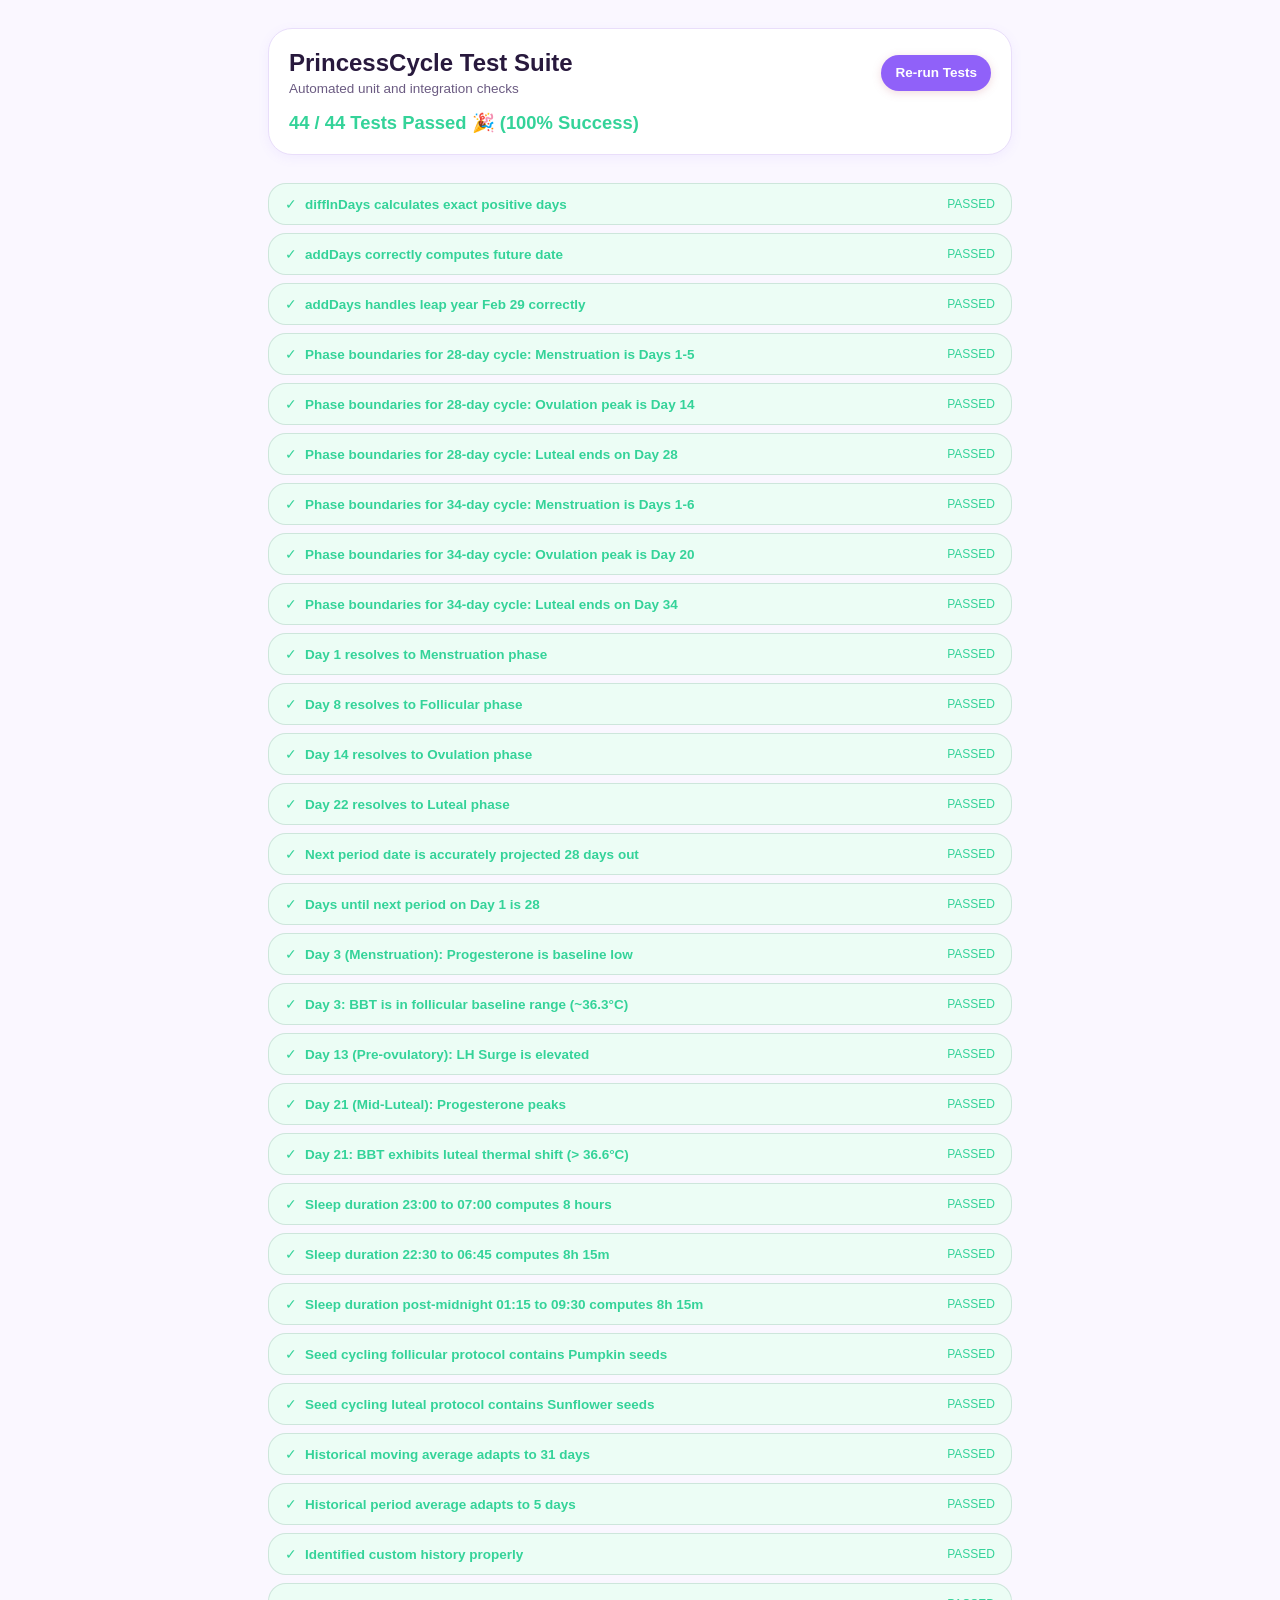
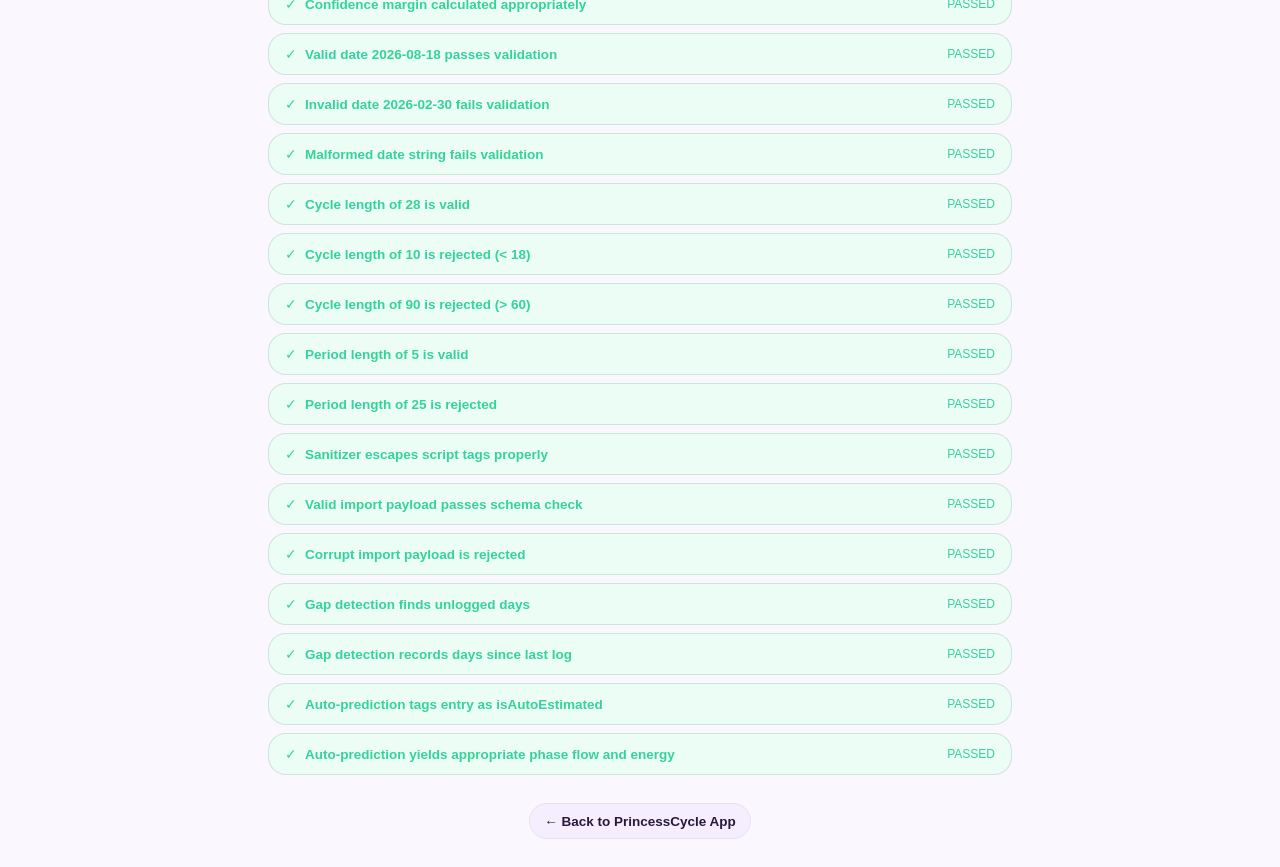
==== tests/runner.html @ 43a08800 "Initial release: PrincessCycle v1.0 💜" ====
<!DOCTYPE html>
<html lang="en">
<head>
  <meta charset="UTF-8" />
  <meta name="viewport" content="width=device-width, initial-scale=1.0" />
  <title>PrincessCycle — Automated Test Suite</title>
  <link rel="icon" type="image/jpeg" href="../assets/fairy-icon.jpg" />
  <link rel="stylesheet" href="../css/reset.css" />
  <link rel="stylesheet" href="../css/variables.css" />
  <link rel="stylesheet" href="../css/base.css" />
  <link rel="stylesheet" href="../css/components.css" />
  <style>
    body {
      padding: var(--space-xl);
      max-width: 800px;
      margin: 0 auto;
    }
    .test-result-item {
      display: flex;
      align-items: center;
      justify-content: space-between;
      padding: var(--space-sm) var(--space-md);
      margin-bottom: var(--space-xs);
      border-radius: var(--radius-md);
      font-size: var(--font-size-sm);
    }
    .test-pass {
      background-color: var(--color-success-bg);
      color: var(--color-success);
      border: 1px solid rgba(82, 137, 114, 0.2);
    }
    .test-fail {
      background-color: var(--color-danger-bg);
      color: var(--color-danger);
      border: 1px solid rgba(194, 84, 84, 0.2);
    }
  </style>
</head>
<body>
  <div class="card" style="margin-bottom: var(--space-xl);">
    <div class="card-header">
      <div>
        <h1 style="font-size: 1.5rem;">PrincessCycle Test Suite</h1>
        <p class="card-subtitle">Automated unit and integration checks</p>
      </div>
      <button class="btn btn-primary btn-sm" id="btn-rerun">Re-run Tests</button>
    </div>
    <div id="test-summary" style="font-size: 1.15rem; font-weight: 600; margin-top: var(--space-sm);">
      Running tests...
    </div>
  </div>

  <div id="test-results-list"></div>

  <div style="margin-top: var(--space-xl); text-align: center;">
    <a href="../index.html" class="btn btn-secondary btn-sm">← Back to PrincessCycle App</a>
  </div>

  <script type="module">
    import { runAllTests } from './cycle-engine.test.js';

    function execute() {
      const results = runAllTests();
      const listEl = document.getElementById('test-results-list');
      const summaryEl = document.getElementById('test-summary');

      const total = results.length;
      const passed = results.filter(r => r.passed).length;
      const failed = total - passed;

      summaryEl.innerHTML = `
        <span style="color: ${failed === 0 ? 'var(--color-success)' : 'var(--color-danger)'};">
          ${passed} / ${total} Tests Passed ${failed === 0 ? '🎉 (100% Success)' : `(${failed} Failed)`}
        </span>
      `;

      listEl.innerHTML = results.map(r => `
        <div class="test-result-item ${r.passed ? 'test-pass' : 'test-fail'}">
          <div class="flex items-center gap-xs">
            <span>${r.passed ? '✓' : '✗'}</span>
            <strong>${r.testName}</strong>
          </div>
          <span style="font-size: 0.75rem;">${r.passed ? 'PASSED' : (r.details || 'FAILED')}</span>
        </div>
      `).join('');
    }

    document.getElementById('btn-rerun').addEventListener('click', execute);
    execute();
  </script>
</body>
</html>
---- css/variables.css ----
/**
 * PrincessCycle - Dreamy Lilac & Artistic Pastel Design System
 * Tailored for a vibrant, artistic, emotional 21-year-old Princess
 * Palette: Lilac Purple, Lavender Mist, Pastel Orchid, Cotton Candy Violet & Soft Rose
 */

:root {
  /* ==========================================================================
     Core Lilac & Violet Color Palette
     ========================================================================== */
  --color-primary: #9061F9;           /* Vibrant Dreamy Lilac */
  --color-primary-hover: #7C3AED;     /* Deep Royal Lilac */
  --color-primary-light: #EDE9FE;     /* Pastel Lilac Mist */
  --color-primary-glow: rgba(144, 97, 249, 0.28);
  --color-primary-soft: #DDD6FE;      /* Soft Lavender */

  --color-secondary: #C084FC;         /* Soft Pastel Orchid */
  --color-accent: #F472B6;            /* Strawberry Blossom Pink */
  --color-sparkle: #FDE047;           /* Fairy Gold Sparkle */

  /* Neutral Backgrounds (Cloud & Milk Lavender) */
  --bg-app: #FAF7FF;                  /* Ethereal Lavender Ivory */
  --bg-surface: #FFFFFF;              /* Cloud White */
  --bg-surface-subtle: #F5EEFF;       /* Soft Lilac Tint */
  --bg-surface-hover: #EFE5FD;        /* Lavender Petal */
  --bg-surface-elevated: #FFFFFF;     /* Floating Card */

  /* Typography Colors */
  --text-primary: #28193D;            /* Deep Midnight Plum */
  --text-secondary: #6B5B82;          /* Muted Lilac Slate */
  --text-tertiary: #9E8FB2;           /* Soft Lavender Gray */
  --text-inverse: #FFFFFF;            /* Pure White */

  /* Borders & Dividers */
  --border-subtle: #E9DEFA;           /* Whispering Lilac */
  --border-medium: #D8C5F4;           /* Soft Lavender Outline */
  --border-focus: #9061F9;

  /* ==========================================================================
     The 4 Menstrual Phase Accents (Artistic Pastel Tones)
     ========================================================================== */
  --phase-menstruation: #F472B6;       /* Blossom Rose Pink */
  --phase-menstruation-bg: #FDF2F8;
  --phase-menstruation-text: #BE185D;
  --phase-menstruation-border: #FBCFE8;

  --phase-follicular: #A78BFA;         /* Radiant Lilac Fairy */
  --phase-follicular-bg: #F5EEFF;
  --phase-follicular-text: #6D28D9;
  --phase-follicular-border: #DDD6FE;

  --phase-ovulation: #FBBF24;          /* Warm Sunbeam & Gold Honey */
  --phase-ovulation-bg: #FEF3C7;
  --phase-ovulation-text: #B45309;
  --phase-ovulation-border: #FDE68A;

  --phase-luteal: #818CF8;             /* Dreamy Twilight Periwinkle */
  --phase-luteal-bg: #EEF2FF;
  --phase-luteal-text: #4338CA;
  --phase-luteal-border: #C7D2FE;

  /* Success & Alert */
  --color-success: #34D399;
  --color-success-bg: #ECFDF5;
  --color-danger: #FB7185;
  --color-danger-bg: #FFF1F2;

  /* ==========================================================================
     Typography
     ========================================================================== */
  --font-family-base: -apple-system, BlinkMacSystemFont, "Segoe UI", Roboto, "Quicksand", "Nunito", "Outfit", sans-serif;
  --font-family-display: -apple-system, BlinkMacSystemFont, "Quicksand", "Comfortaa", "Nunito", sans-serif;

  --font-size-xs: 0.75rem;
  --font-size-sm: 0.84375rem;
  --font-size-base: 0.9375rem;
  --font-size-md: 1.0625rem;
  --font-size-lg: 1.25rem;
  --font-size-xl: 1.45rem;
  --font-size-2xl: 1.85rem;
  --font-size-3xl: 2.35rem;

  --font-weight-normal: 450;
  --font-weight-medium: 600;
  --font-weight-semibold: 700;
  --font-weight-bold: 800;

  /* ==========================================================================
     Spacings & Soft Pillow Radiuses
     ========================================================================== */
  --space-2xs: 0.25rem;
  --space-xs: 0.5rem;
  --space-sm: 0.75rem;
  --space-md: 1rem;
  --space-lg: 1.25rem;
  --space-xl: 1.75rem;
  --space-2xl: 2.5rem;

  --radius-xs: 8px;
  --radius-sm: 12px;
  --radius-md: 18px;
  --radius-lg: 24px;
  --radius-xl: 32px;
  --radius-full: 9999px;

  /* ==========================================================================
     Dreamy Lilac Glow Shadows
     ========================================================================== */
  --shadow-sm: 0 3px 12px rgba(144, 97, 249, 0.08);
  --shadow-md: 0 8px 24px rgba(144, 97, 249, 0.12), 0 2px 8px rgba(0, 0, 0, 0.02);
  --shadow-lg: 0 16px 36px rgba(144, 97, 249, 0.18), 0 4px 12px rgba(192, 132, 252, 0.15);
  --shadow-sheet: 0 -12px 40px rgba(144, 97, 249, 0.2);

  --transition-fast: 160ms cubic-bezier(0.34, 1.56, 0.64, 1);
  --transition-normal: 260ms cubic-bezier(0.34, 1.56, 0.64, 1);

  --min-tap-target: 44px;
}

/* ==========================================================================
   Dreamy Dark Mode (Midnight Lilac Orchid)
   ========================================================================== */
[data-theme="dark"] {
  --bg-app: #120D1D;                  /* Deep Violet Abyss */
  --bg-surface: #1C152B;              /* Velvet Lilac */
  --bg-surface-subtle: #271E3C;       /* Midnight Plum */
  --bg-surface-hover: #342750;
  --bg-surface-elevated: #241B37;

  --text-primary: #F5EEFF;            /* Starlight Lavender */
  --text-secondary: #C8B8E2;          /* Soft Lilac Mist */
  --text-tertiary: #8F7CA8;           /* Muted Violet */

  --border-subtle: #362953;
  --border-medium: #4B3972;
  --border-focus: #C084FC;

  --color-primary: #A78BFA;
  --color-primary-hover: #C4B5FD;
  --color-primary-light: rgba(167, 139, 250, 0.2);
  --color-primary-glow: rgba(167, 139, 250, 0.4);

  --phase-menstruation-bg: rgba(244, 114, 182, 0.18);
  --phase-menstruation-text: #F472B6;
  --phase-menstruation-border: rgba(244, 114, 182, 0.35);

  --phase-follicular-bg: rgba(167, 139, 250, 0.18);
  --phase-follicular-text: #C4B5FD;
  --phase-follicular-border: rgba(167, 139, 250, 0.35);

  --phase-ovulation-bg: rgba(251, 191, 36, 0.18);
  --phase-ovulation-text: #FDE68A;
  --phase-ovulation-border: rgba(251, 191, 36, 0.35);

  --phase-luteal-bg: rgba(129, 140, 248, 0.18);
  --phase-luteal-text: #C7D2FE;
  --phase-luteal-border: rgba(129, 140, 248, 0.35);

  --shadow-sm: 0 4px 16px rgba(0, 0, 0, 0.4);
  --shadow-md: 0 8px 28px rgba(0, 0, 0, 0.55);
  --shadow-lg: 0 16px 40px rgba(0, 0, 0, 0.65);
}
---- css/base.css ----
/**
 * PrincessCycle - Base Styles & Utilities
 */

@import url('https://fonts.googleapis.com/css2?family=Plus+Jakarta+Sans:ital,wght@0,300;0,400;0,500;0,600;0,700;1,400&display=swap');

body {
  background-color: var(--bg-app);
  color: var(--text-primary);
  font-family: var(--font-family-base);
  font-size: var(--font-size-base);
  font-weight: var(--font-weight-normal);
  line-height: var(--line-height-normal);
  min-height: 100vh;
  transition: background-color var(--transition-normal), color var(--transition-normal);
  overflow-x: hidden;
  position: relative;
}

/* Typography Defaults */
h1, h2, h3, h4, h5, h6 {
  font-family: var(--font-family-display);
  color: var(--text-primary);
  line-height: var(--line-height-tight);
  letter-spacing: var(--letter-spacing-tight);
  font-weight: var(--font-weight-semibold);
}

h1 { font-size: var(--font-size-2xl); }
h2 { font-size: var(--font-size-xl); }
h3 { font-size: var(--font-size-lg); }
h4 { font-size: var(--font-size-md); }

p {
  color: var(--text-secondary);
  font-size: var(--font-size-base);
  line-height: var(--line-height-relaxed);
}

small {
  font-size: var(--font-size-xs);
  color: var(--text-tertiary);
}

/* Accessibility Focus States */
:focus-visible {
  outline: 2px solid var(--border-focus);
  outline-offset: 2px;
  border-radius: var(--radius-xs);
}

/* Touch Targets */
button, input, select, textarea, .nav-item, .chip {
  min-height: var(--min-tap-target);
  touch-action: manipulation;
}

/* Screen Reader Only Utility */
.sr-only {
  position: absolute;
  width: 1px;
  height: 1px;
  padding: 0;
  margin: -1px;
  overflow: hidden;
  clip: rect(0, 0, 0, 0);
  white-space: nowrap;
  border: 0;
}

/* Common Layout Utilities */
.container {
  width: 100%;
  max-width: var(--max-content-width);
  margin-left: auto;
  margin-right: auto;
  padding-left: var(--space-md);
  padding-right: var(--space-md);
}

.flex { display: flex; }
.flex-col { display: flex; flex-direction: column; }
.items-center { align-items: center; }
.justify-between { justify-content: space-between; }
.justify-center { justify-content: center; }
.gap-xs { gap: var(--space-xs); }
.gap-sm { gap: var(--space-sm); }
.gap-md { gap: var(--space-md); }
.gap-lg { gap: var(--space-lg); }

.grid { display: grid; }

.text-center { text-align: center; }
.text-muted { color: var(--text-secondary); }
.text-subtle { color: var(--text-tertiary); }
.font-medium { font-weight: var(--font-weight-medium); }
.font-semibold { font-weight: var(--font-weight-semibold); }
.font-bold { font-weight: var(--font-weight-bold); }

/* Reduced Motion Mode */
@media (prefers-reduced-motion: reduce) {
  *, *::before, *::after {
    animation-duration: 0.01ms !important;
    animation-iteration-count: 1 !important;
    transition-duration: 0.01ms !important;
    scroll-behavior: auto !important;
  }
}

/* Custom Minimal Scrollbar */
::-webkit-scrollbar {
  width: 6px;
  height: 6px;
}
::-webkit-scrollbar-track {
  background: transparent;
}
::-webkit-scrollbar-thumb {
  background: var(--border-medium);
  border-radius: var(--radius-full);
}
::-webkit-scrollbar-thumb:hover {
  background: var(--text-tertiary);
}
---- css/components.css ----
/**
 * PrincessCycle - Components Stylesheet
 * Cards, Progress Dial, Buttons, Chips, Sheets, Badges, Breathing Pacer, PIN Lock & Interactive Controls
 */

/* ==========================================================================
   Card System
   ========================================================================== */
.card {
  background-color: var(--bg-surface);
  border: 1px solid var(--border-subtle);
  border-radius: var(--radius-lg);
  padding: var(--space-lg);
  box-shadow: var(--shadow-sm);
  transition: transform var(--transition-fast), box-shadow var(--transition-fast), border-color var(--transition-fast);
  position: relative;
  overflow: hidden;
}

.card:hover {
  border-color: var(--border-medium);
  box-shadow: var(--shadow-md);
}

.card-header {
  display: flex;
  align-items: center;
  justify-content: space-between;
  margin-bottom: var(--space-md);
}

.card-title {
  font-size: var(--font-size-md);
  font-weight: var(--font-weight-semibold);
  color: var(--text-primary);
}

.card-subtitle {
  font-size: var(--font-size-sm);
  color: var(--text-secondary);
  margin-top: var(--space-2xs);
}

.card-hero {
  background: linear-gradient(180deg, var(--bg-surface) 0%, var(--bg-surface-subtle) 100%);
  border: 1px solid var(--border-subtle);
  padding: var(--space-xl) var(--space-lg);
  text-align: center;
  border-radius: var(--radius-xl);
}

/* ==========================================================================
   Buttons
   ========================================================================== */
.btn {
  display: inline-flex;
  align-items: center;
  justify-content: center;
  gap: var(--space-xs);
  padding: 0.625rem 1.25rem;
  font-size: var(--font-size-base);
  font-weight: var(--font-weight-medium);
  border-radius: var(--radius-full);
  transition: all var(--transition-fast);
  text-align: center;
  user-select: none;
  white-space: nowrap;
}

.btn-primary {
  background-color: var(--color-primary);
  color: var(--text-inverse);
  box-shadow: 0 2px 8px rgba(200, 109, 124, 0.25);
}

.btn-primary:hover {
  background-color: var(--color-primary-hover);
  transform: translateY(-1px);
  box-shadow: 0 4px 12px rgba(200, 109, 124, 0.35);
}

.btn-primary:active {
  transform: translateY(0);
}

.btn-secondary {
  background-color: var(--bg-surface-subtle);
  color: var(--text-primary);
  border: 1px solid var(--border-subtle);
}

.btn-secondary:hover {
  background-color: var(--bg-surface-hover);
  border-color: var(--border-medium);
}

.btn-secondary.active {
  background-color: var(--color-primary-light);
  border-color: var(--color-primary);
  color: var(--color-primary);
  font-weight: var(--font-weight-semibold);
}

.btn-outline {
  background-color: transparent;
  color: var(--text-primary);
  border: 1px solid var(--border-medium);
}

.btn-outline:hover {
  background-color: var(--bg-surface-subtle);
  border-color: var(--text-secondary);
}

.btn-ghost {
  background-color: transparent;
  color: var(--text-secondary);
}

.btn-ghost:hover {
  background-color: var(--bg-surface-subtle);
  color: var(--text-primary);
}

.btn-danger {
  background-color: var(--color-danger-bg);
  color: var(--color-danger);
  border: 1px solid rgba(194, 84, 84, 0.25);
}

.btn-danger:hover {
  background-color: var(--color-danger);
  color: #FFFFFF;
}

.btn-sm {
  padding: 0.375rem 0.875rem;
  font-size: var(--font-size-sm);
  min-height: 36px;
}

.btn-lg {
  padding: 0.875rem 1.75rem;
  font-size: var(--font-size-md);
  min-height: 48px;
}

.btn-block {
  width: 100%;
}

.btn-icon-only {
  width: var(--min-tap-target);
  height: var(--min-tap-target);
  padding: 0;
  border-radius: var(--radius-full);
}

/* ==========================================================================
   Phase Badges & Status Indicators
   ========================================================================== */
.badge {
  display: inline-flex;
  align-items: center;
  gap: var(--space-xs);
  padding: 0.25rem 0.625rem;
  font-size: var(--font-size-xs);
  font-weight: var(--font-weight-semibold);
  letter-spacing: var(--letter-spacing-wide);
  text-transform: uppercase;
  border-radius: var(--radius-full);
  border: 1px solid transparent;
}

.badge-dot {
  width: 6px;
  height: 6px;
  border-radius: var(--radius-full);
}

.badge-menstruation {
  background-color: var(--phase-menstruation-bg);
  color: var(--phase-menstruation-text);
  border-color: var(--phase-menstruation-border);
}
.badge-menstruation .badge-dot { background-color: var(--phase-menstruation); }

.badge-follicular {
  background-color: var(--phase-follicular-bg);
  color: var(--phase-follicular-text);
  border-color: var(--phase-follicular-border);
}
.badge-follicular .badge-dot { background-color: var(--phase-follicular); }

.badge-ovulation {
  background-color: var(--phase-ovulation-bg);
  color: var(--phase-ovulation-text);
  border-color: var(--phase-ovulation-border);
}
.badge-ovulation .badge-dot { background-color: var(--phase-ovulation); }

.badge-luteal {
  background-color: var(--phase-luteal-bg);
  color: var(--phase-luteal-text);
  border-color: var(--phase-luteal-border);
}
.badge-luteal .badge-dot { background-color: var(--phase-luteal); }

.badge-subtle {
  background-color: var(--bg-surface-subtle);
  color: var(--text-secondary);
  border-color: var(--border-subtle);
  text-transform: none;
  font-size: var(--font-size-xs);
  font-weight: var(--font-weight-medium);
}

.tag-estimated {
  display: inline-block;
  font-size: 0.6875rem;
  color: var(--text-tertiary);
  background: var(--bg-surface-subtle);
  padding: 1px 6px;
  border-radius: var(--radius-xs);
  font-weight: var(--font-weight-normal);
  vertical-align: middle;
  margin-left: 4px;
}

.tag-logged {
  display: inline-block;
  font-size: 0.6875rem;
  color: var(--color-success);
  background: var(--color-success-bg);
  padding: 1px 6px;
  border-radius: var(--radius-xs);
  font-weight: var(--font-weight-medium);
  vertical-align: middle;
  margin-left: 4px;
}

/* ==========================================================================
   Cycle Progress Dial (Hero Multi-Segment Ring)
   ========================================================================== */
.cycle-dial-wrapper {
  position: relative;
  width: 240px;
  height: 240px;
  margin: var(--space-md) auto;
  display: flex;
  align-items: center;
  justify-content: center;
}

.cycle-dial-svg {
  transform: rotate(-90deg);
  width: 100%;
  height: 100%;
}

.cycle-dial-track {
  stroke: var(--bg-surface-subtle);
  stroke-width: 14;
  fill: transparent;
}

.cycle-dial-content {
  position: absolute;
  top: 50%;
  left: 50%;
  transform: translate(-50%, -50%);
  text-align: center;
  width: 80%;
  pointer-events: none;
}

.cycle-dial-day-number {
  font-size: var(--font-size-3xl);
  font-weight: var(--font-weight-bold);
  color: var(--text-primary);
  line-height: 1;
}

.cycle-dial-total {
  font-size: var(--font-size-xs);
  color: var(--text-tertiary);
  margin-top: 2px;
}

.cycle-dial-phase-title {
  margin-top: var(--space-xs);
  font-size: var(--font-size-sm);
  font-weight: var(--font-weight-semibold);
  color: var(--text-secondary);
}

/* ==========================================================================
   Emotion & Symptom Chips
   ========================================================================== */
.chip-group {
  display: flex;
  flex-wrap: wrap;
  gap: var(--space-xs);
}

.chip {
  display: inline-flex;
  align-items: center;
  gap: 6px;
  padding: 0.5rem 0.875rem;
  background-color: var(--bg-surface-subtle);
  border: 1px solid var(--border-subtle);
  border-radius: var(--radius-full);
  font-size: var(--font-size-sm);
  color: var(--text-secondary);
  cursor: pointer;
  user-select: none;
  transition: all var(--transition-fast);
}

.chip:hover {
  background-color: var(--bg-surface-hover);
  border-color: var(--border-medium);
  color: var(--text-primary);
}

.chip.active, .chip[aria-pressed="true"] {
  background-color: var(--color-primary-light);
  border-color: var(--color-primary);
  color: var(--color-primary);
  font-weight: var(--font-weight-medium);
}

.chip .emoji {
  font-size: 1.1em;
  line-height: 1;
}

/* Energy Scale (1 - 5) */
.energy-scale {
  display: grid;
  grid-template-columns: repeat(5, 1fr);
  gap: var(--space-xs);
  margin: var(--space-xs) 0;
}

.energy-btn {
  display: flex;
  flex-direction: column;
  align-items: center;
  justify-content: center;
  padding: var(--space-sm) var(--space-xs);
  border-radius: var(--radius-md);
  border: 1px solid var(--border-subtle);
  background-color: var(--bg-surface-subtle);
  color: var(--text-secondary);
  transition: all var(--transition-fast);
  cursor: pointer;
}

.energy-btn:hover {
  border-color: var(--border-medium);
  background-color: var(--bg-surface-hover);
}

.energy-btn.active {
  border-color: var(--color-primary);
  background-color: var(--color-primary-light);
  color: var(--color-primary);
  font-weight: var(--font-weight-semibold);
}

.energy-number {
  font-size: var(--font-size-lg);
  font-weight: var(--font-weight-bold);
  line-height: 1;
  margin-bottom: 2px;
}

.energy-label {
  font-size: 0.6875rem;
  color: inherit;
  text-align: center;
}

/* Flow Selector */
.flow-selector {
  display: grid;
  grid-template-columns: repeat(5, 1fr);
  gap: var(--space-xs);
}

.flow-btn {
  display: flex;
  flex-direction: column;
  align-items: center;
  justify-content: center;
  padding: var(--space-sm) 2px;
  border-radius: var(--radius-md);
  border: 1px solid var(--border-subtle);
  background: var(--bg-surface-subtle);
  font-size: var(--font-size-xs);
  color: var(--text-secondary);
  transition: all var(--transition-fast);
}

.flow-btn.active {
  border-color: var(--phase-menstruation);
  background: var(--phase-menstruation-bg);
  color: var(--phase-menstruation-text);
  font-weight: var(--font-weight-semibold);
}

/* ==========================================================================
   PIN Lock Screen & Privacy Shield
   ========================================================================== */
.pin-lock-backdrop {
  position: fixed;
  inset: 0;
  background-color: rgba(24, 21, 23, 0.95);
  backdrop-filter: blur(16px);
  -webkit-backdrop-filter: blur(16px);
  z-index: 999;
  display: flex;
  align-items: center;
  justify-content: center;
  padding: var(--space-md);
  opacity: 0;
  pointer-events: none;
  transition: opacity var(--transition-normal);
}

.pin-lock-backdrop.active {
  opacity: 1;
  pointer-events: auto;
}

.pin-dot {
  width: 14px;
  height: 14px;
  border-radius: 50%;
  border: 2px solid var(--color-primary);
  margin: 0 4px;
  transition: background-color var(--transition-fast);
}

.pin-dot.filled {
  background-color: var(--color-primary);
}

body.privacy-shield-active {
  filter: blur(12px);
  user-select: none;
  pointer-events: none;
}

/* ==========================================================================
   Modals & Bottom Sheet Container
   ========================================================================== */
.sheet-backdrop {
  position: fixed;
  inset: 0;
  background-color: rgba(24, 21, 23, 0.45);
  backdrop-filter: blur(4px);
  -webkit-backdrop-filter: blur(4px);
  z-index: 100;
  display: flex;
  align-items: flex-end;
  justify-content: center;
  opacity: 0;
  pointer-events: none;
  transition: opacity var(--transition-normal);
}

.sheet-backdrop.active {
  opacity: 1;
  pointer-events: auto;
}

.sheet-container {
  background-color: var(--bg-surface);
  width: 100%;
  max-width: 580px;
  max-height: 90vh;
  border-radius: var(--radius-xl) var(--radius-xl) 0 0;
  box-shadow: var(--shadow-sheet);
  border: 1px solid var(--border-subtle);
  border-bottom: none;
  display: flex;
  flex-direction: column;
  transform: translateY(100%);
  transition: transform var(--transition-normal);
  overflow: hidden;
}

.sheet-backdrop.active .sheet-container {
  transform: translateY(0);
}

.sheet-handle {
  width: 36px;
  height: 4px;
  background-color: var(--border-medium);
  border-radius: var(--radius-full);
  margin: var(--space-xs) auto 0;
}

.sheet-header {
  padding: var(--space-md) var(--space-lg);
  display: flex;
  align-items: center;
  justify-content: space-between;
  border-bottom: 1px solid var(--border-subtle);
}

.sheet-body {
  padding: var(--space-lg);
  overflow-y: auto;
  flex: 1;
}

.sheet-footer {
  padding: var(--space-md) var(--space-lg);
  border-top: 1px solid var(--border-subtle);
  background: var(--bg-surface);
}

.modal-backdrop {
  position: fixed;
  inset: 0;
  background-color: rgba(24, 21, 23, 0.55);
  backdrop-filter: blur(5px);
  -webkit-backdrop-filter: blur(5px);
  z-index: 150;
  display: flex;
  align-items: center;
  justify-content: center;
  padding: var(--space-md);
  opacity: 0;
  pointer-events: none;
  transition: opacity var(--transition-normal);
}

.modal-backdrop.active {
  opacity: 1;
  pointer-events: auto;
}

.modal-container {
  background-color: var(--bg-surface);
  width: 100%;
  max-width: 480px;
  max-height: 90vh;
  border-radius: var(--radius-xl);
  box-shadow: var(--shadow-lg);
  border: 1px solid var(--border-subtle);
  display: flex;
  flex-direction: column;
  transform: scale(0.96);
  transition: transform var(--transition-normal);
  overflow: hidden;
}

.modal-backdrop.active .modal-container {
  transform: scale(1);
}

/* ==========================================================================
   Calendar Styles
   ========================================================================== */
.calendar-card {
  padding: var(--space-md);
}

.calendar-nav {
  display: flex;
  align-items: center;
  justify-content: space-between;
  margin-bottom: var(--space-md);
}

.calendar-grid {
  display: grid;
  grid-template-columns: repeat(7, 1fr);
  gap: 4px;
}

.calendar-weekday {
  text-align: center;
  font-size: var(--font-size-xs);
  font-weight: var(--font-weight-semibold);
  color: var(--text-tertiary);
  padding: var(--space-2xs) 0;
  text-transform: uppercase;
}

.calendar-day {
  aspect-ratio: 1;
  display: flex;
  flex-direction: column;
  align-items: center;
  justify-content: center;
  border-radius: var(--radius-sm);
  position: relative;
  cursor: pointer;
  font-size: var(--font-size-sm);
  color: var(--text-primary);
  border: 1px solid transparent;
  transition: all var(--transition-fast);
  user-select: none;
  min-height: 38px;
}

.calendar-day:hover {
  background-color: var(--bg-surface-hover);
}

.calendar-day.empty {
  visibility: hidden;
  pointer-events: none;
}

.calendar-day.today {
  font-weight: var(--font-weight-bold);
  border-color: var(--text-primary);
}

.calendar-day.selected {
  outline: 2px solid var(--color-primary);
  outline-offset: -2px;
}

.calendar-day.phase-menstruation {
  background-color: var(--phase-menstruation-bg);
  color: var(--phase-menstruation-text);
}
.calendar-day.phase-follicular {
  background-color: var(--phase-follicular-bg);
  color: var(--phase-follicular-text);
}
.calendar-day.phase-ovulation {
  background-color: var(--phase-ovulation-bg);
  color: var(--phase-ovulation-text);
}
.calendar-day.phase-luteal {
  background-color: var(--phase-luteal-bg);
  color: var(--phase-luteal-text);
}

.cal-dot-container {
  display: flex;
  gap: 2px;
  position: absolute;
  bottom: 3px;
}

.cal-dot {
  width: 4px;
  height: 4px;
  border-radius: var(--radius-full);
}

.cal-dot-period { background-color: var(--phase-menstruation); }
.cal-dot-mood { background-color: var(--color-primary); }
.cal-dot-symptom { background-color: var(--phase-luteal); }

/* ==========================================================================
   Form Controls & Switches
   ========================================================================== */
.form-group {
  margin-bottom: var(--space-lg);
}

.form-label {
  display: block;
  font-size: var(--font-size-sm);
  font-weight: var(--font-weight-medium);
  color: var(--text-primary);
  margin-bottom: var(--space-xs);
}

.form-hint {
  font-size: var(--font-size-xs);
  color: var(--text-secondary);
  margin-top: 4px;
  line-height: var(--line-height-normal);
}

.form-control {
  width: 100%;
  padding: 0.75rem 1rem;
  border-radius: var(--radius-md);
  border: 1px solid var(--border-subtle);
  background-color: var(--bg-surface);
  color: var(--text-primary);
  font-size: var(--font-size-base);
  transition: border-color var(--transition-fast), box-shadow var(--transition-fast);
}

.form-control:focus {
  border-color: var(--border-focus);
  outline: none;
  box-shadow: 0 0 0 3px var(--color-primary-light);
}

textarea.form-control {
  min-height: 84px;
  resize: vertical;
}

.switch-label {
  display: flex;
  align-items: center;
  justify-content: space-between;
  cursor: pointer;
  gap: var(--space-md);
}

.switch-input {
  position: absolute;
  opacity: 0;
  width: 0;
  height: 0;
}

.switch-track {
  width: 48px;
  height: 28px;
  background-color: var(--border-medium);
  border-radius: var(--radius-full);
  position: relative;
  transition: background-color var(--transition-fast);
  flex-shrink: 0;
}

.switch-thumb {
  width: 22px;
  height: 22px;
  background-color: #FFFFFF;
  border-radius: var(--radius-full);
  position: absolute;
  top: 3px;
  left: 3px;
  transition: transform var(--transition-fast);
  box-shadow: 0 1px 3px rgba(0, 0, 0, 0.15);
}

.switch-input:checked + .switch-track {
  background-color: var(--color-primary);
}

.switch-input:checked + .switch-track .switch-thumb {
  transform: translateX(20px);
}

.switch-input:focus-visible + .switch-track {
  outline: 2px solid var(--border-focus);
  outline-offset: 2px;
}

/* ==========================================================================
   Toasts & Empty States
   ========================================================================== */
.toast-container {
  position: fixed;
  top: var(--space-lg);
  left: 50%;
  transform: translateX(-50%);
  z-index: 200;
  display: flex;
  flex-direction: column;
  align-items: center;
  gap: var(--space-xs);
  pointer-events: none;
  width: 90%;
  max-width: 420px;
}

.toast {
  background-color: var(--bg-surface-elevated);
  color: var(--text-primary);
  border: 1px solid var(--border-subtle);
  border-radius: var(--radius-full);
  padding: 0.625rem 1.25rem;
  box-shadow: var(--shadow-lg);
  font-size: var(--font-size-sm);
  display: inline-flex;
  align-items: center;
  gap: var(--space-xs);
  pointer-events: auto;
  animation: toast-in 250ms cubic-bezier(0.4, 0, 0.2, 1) forwards;
}

.toast.hiding {
  animation: toast-out 200ms cubic-bezier(0.4, 0, 0.2, 1) forwards;
}

@keyframes toast-in {
  from { opacity: 0; transform: translateY(-12px); }
  to { opacity: 1; transform: translateY(0); }
}

@keyframes toast-out {
  from { opacity: 1; transform: translateY(0); }
  to { opacity: 0; transform: translateY(-12px); }
}

.empty-state {
  text-align: center;
  padding: var(--space-2xl) var(--space-md);
}

.empty-state-icon {
  width: 48px;
  height: 48px;
  margin: 0 auto var(--space-md);
  color: var(--text-tertiary);
  opacity: 0.7;
}

.empty-state-title {
  font-size: var(--font-size-md);
  font-weight: var(--font-weight-semibold);
  color: var(--text-primary);
  margin-bottom: var(--space-2xs);
}

.empty-state-desc {
  font-size: var(--font-size-sm);
  color: var(--text-secondary);
  max-width: 320px;
  margin: 0 auto var(--space-md);
}

/* Print Styles */
@media print {
  body * {
    visibility: hidden;
  }
  #doctor-printable-area, #doctor-printable-area * {
    visibility: visible;
  }
  #doctor-printable-area {
    position: absolute;
    left: 0;
    top: 0;
    width: 100%;
  }
}
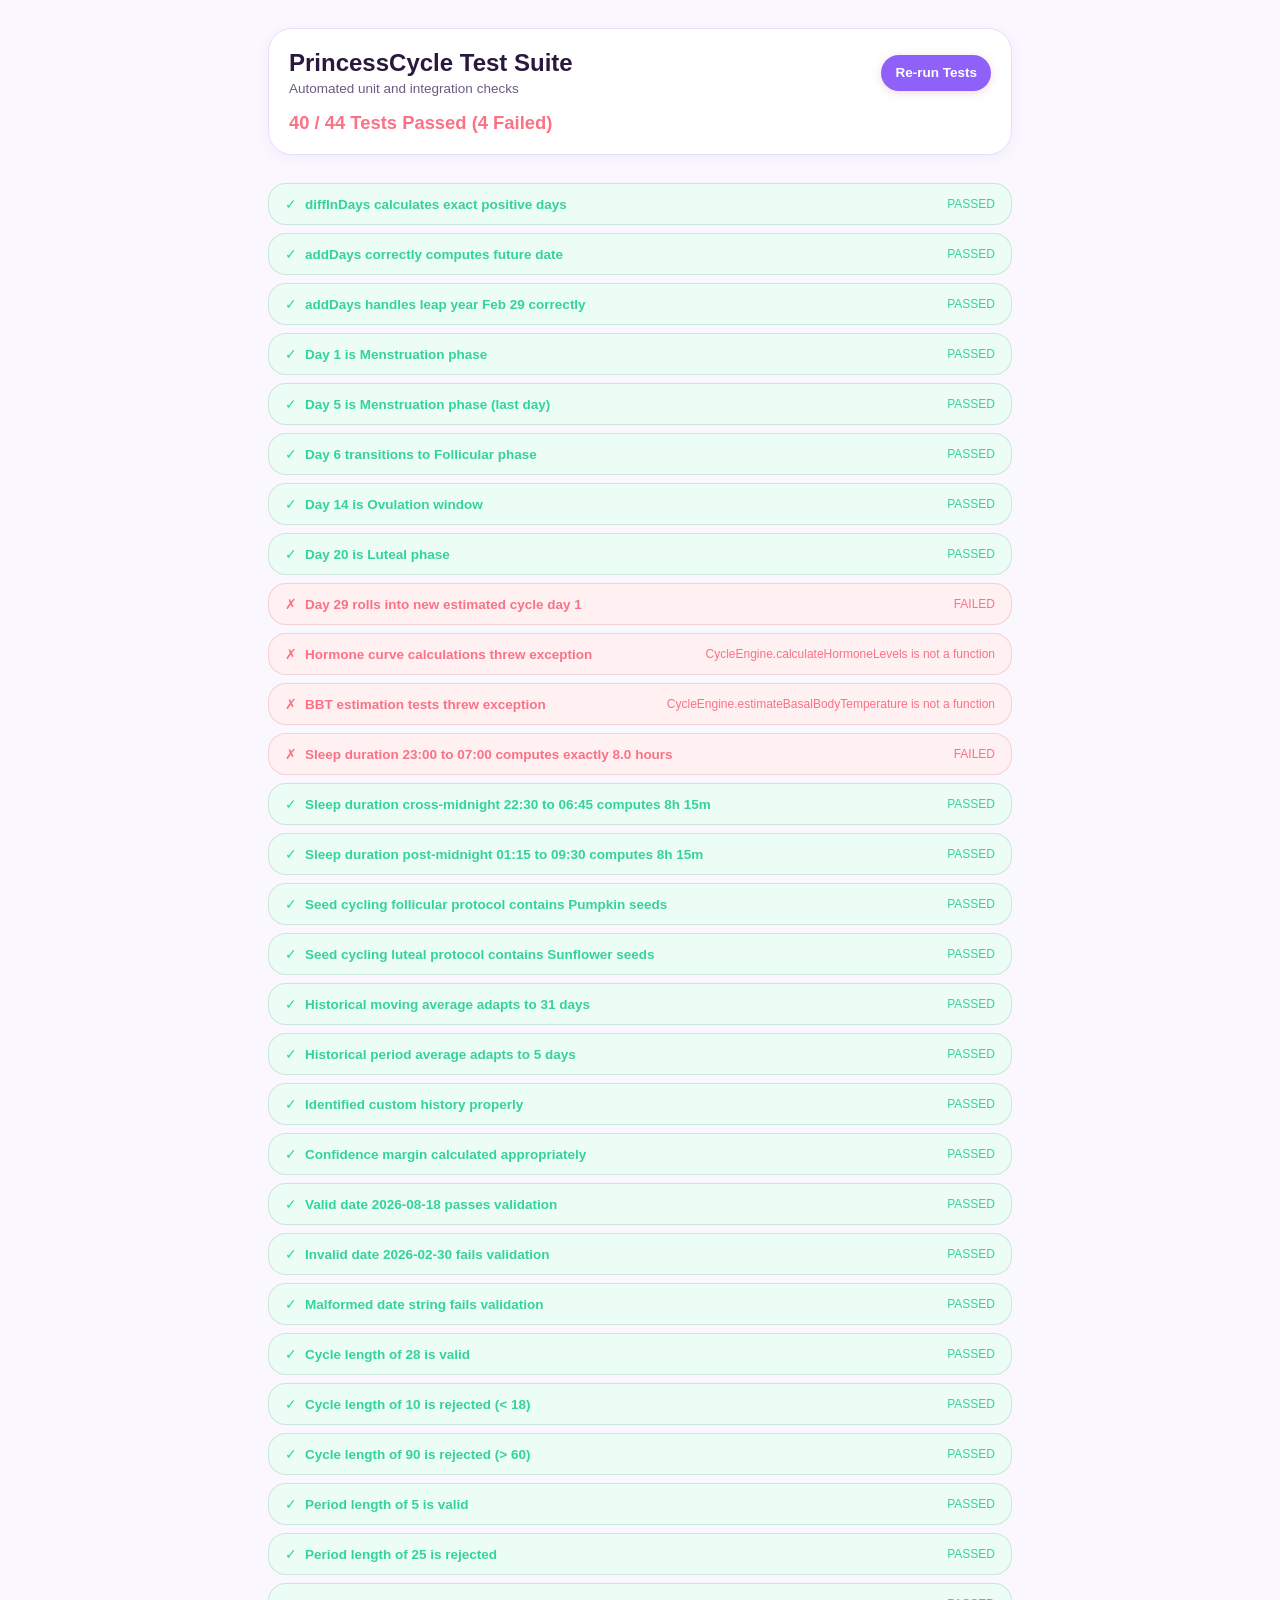
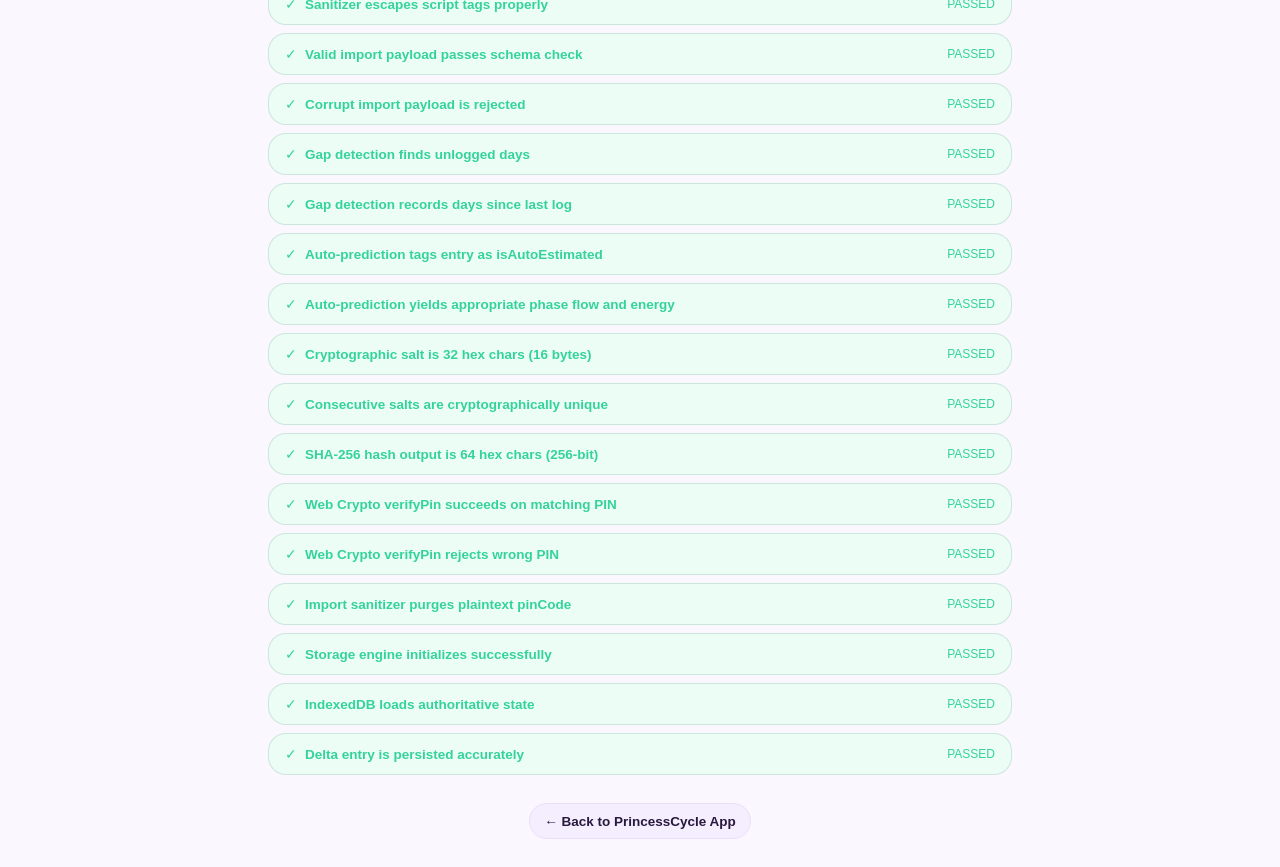
==== commit 70f09ee4: "🔒 Phase 1 Security & Data Integrity: Web Crypto Salted PIN, Authoritative IndexedDB, and Delta Write" ====
--- a/tests/runner.html
+++ b/tests/runner.html
@@ -59,30 +59,38 @@
   <script type="module">
     import { runAllTests } from './cycle-engine.test.js';
 
-    function execute() {
-      const results = runAllTests();
+    async function execute() {
+      const summaryEl = document.getElementById('test-summary');
       const listEl = document.getElementById('test-results-list');
-      const summaryEl = document.getElementById('test-summary');
 
-      const total = results.length;
-      const passed = results.filter(r => r.passed).length;
-      const failed = total - passed;
+      summaryEl.textContent = 'Running tests...';
 
-      summaryEl.innerHTML = `
-        <span style="color: ${failed === 0 ? 'var(--color-success)' : 'var(--color-danger)'};">
-          ${passed} / ${total} Tests Passed ${failed === 0 ? '🎉 (100% Success)' : `(${failed} Failed)`}
-        </span>
-      `;
+      try {
+        const results = await runAllTests();
 
-      listEl.innerHTML = results.map(r => `
-        <div class="test-result-item ${r.passed ? 'test-pass' : 'test-fail'}">
-          <div class="flex items-center gap-xs">
-            <span>${r.passed ? '✓' : '✗'}</span>
-            <strong>${r.testName}</strong>
+        const total = results.length;
+        const passed = results.filter(r => r.passed).length;
+        const failed = total - passed;
+
+        summaryEl.innerHTML = `
+          <span style="color: ${failed === 0 ? 'var(--color-success)' : 'var(--color-danger)'};">
+            ${passed} / ${total} Tests Passed ${failed === 0 ? '🎉 (100% Success)' : `(${failed} Failed)`}
+          </span>
+        `;
+
+        listEl.innerHTML = results.map(r => `
+          <div class="test-result-item ${r.passed ? 'test-pass' : 'test-fail'}">
+            <div class="flex items-center gap-xs">
+              <span>${r.passed ? '✓' : '✗'}</span>
+              <strong>${r.testName}</strong>
+            </div>
+            <span style="font-size: 0.75rem;">${r.passed ? 'PASSED' : (r.details || 'FAILED')}</span>
           </div>
-          <span style="font-size: 0.75rem;">${r.passed ? 'PASSED' : (r.details || 'FAILED')}</span>
-        </div>
-      `).join('');
+        `).join('');
+      } catch (err) {
+        summaryEl.innerHTML = `<span style="color: var(--color-danger);">Test execution error: ${err.message}</span>`;
+        console.error(err);
+      }
     }
 
     document.getElementById('btn-rerun').addEventListener('click', execute);
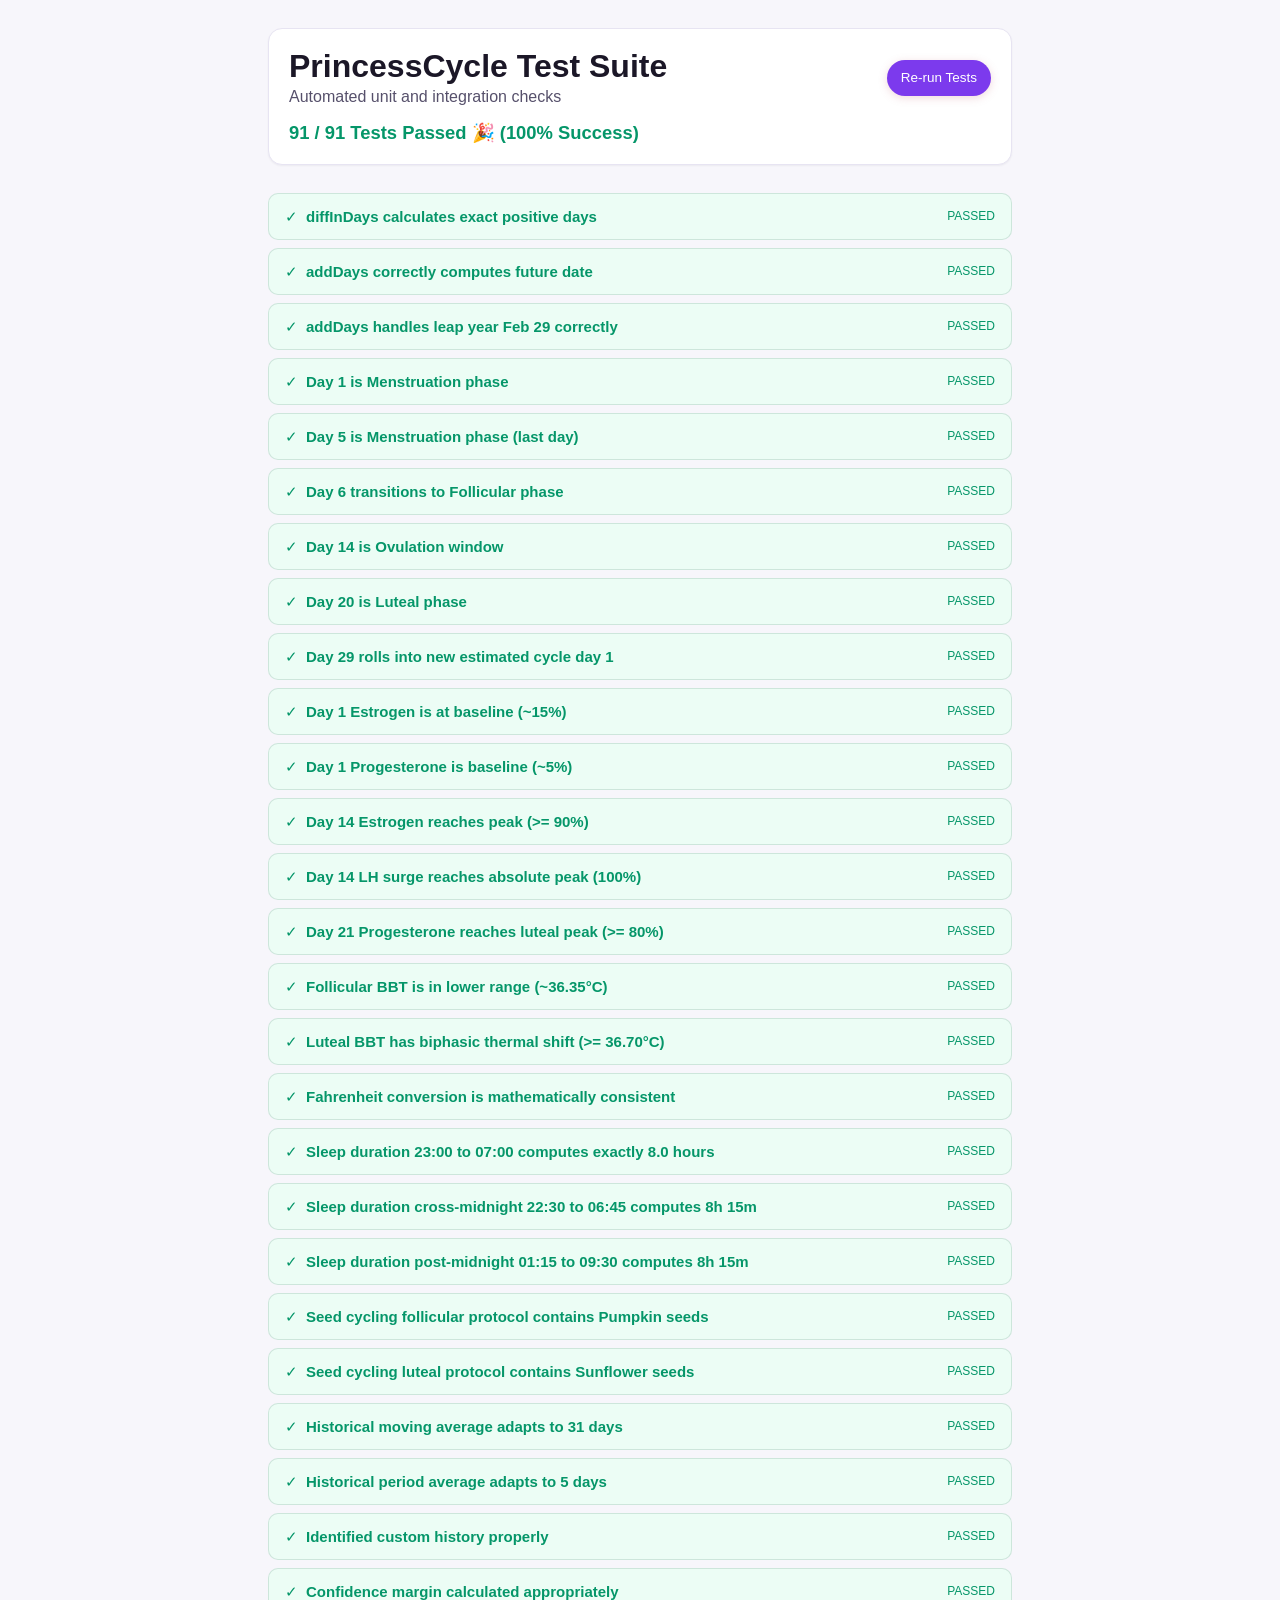
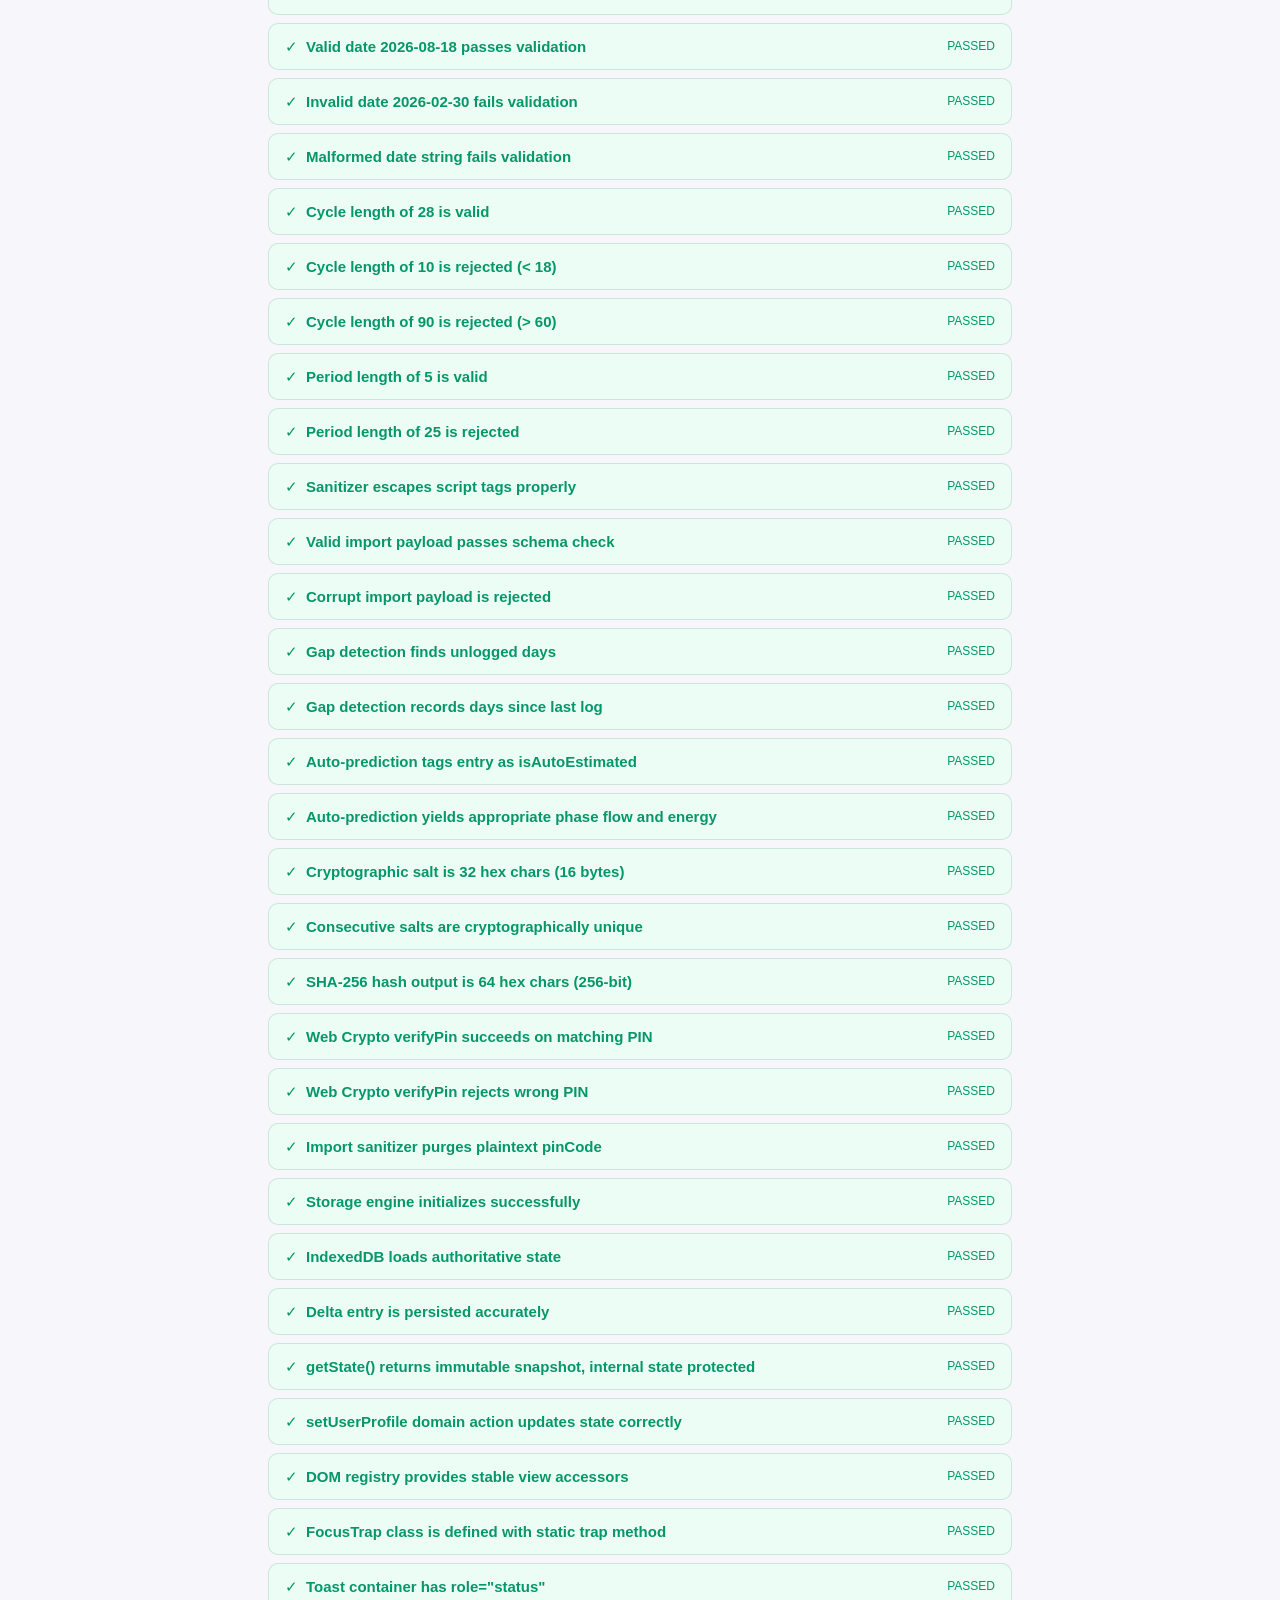
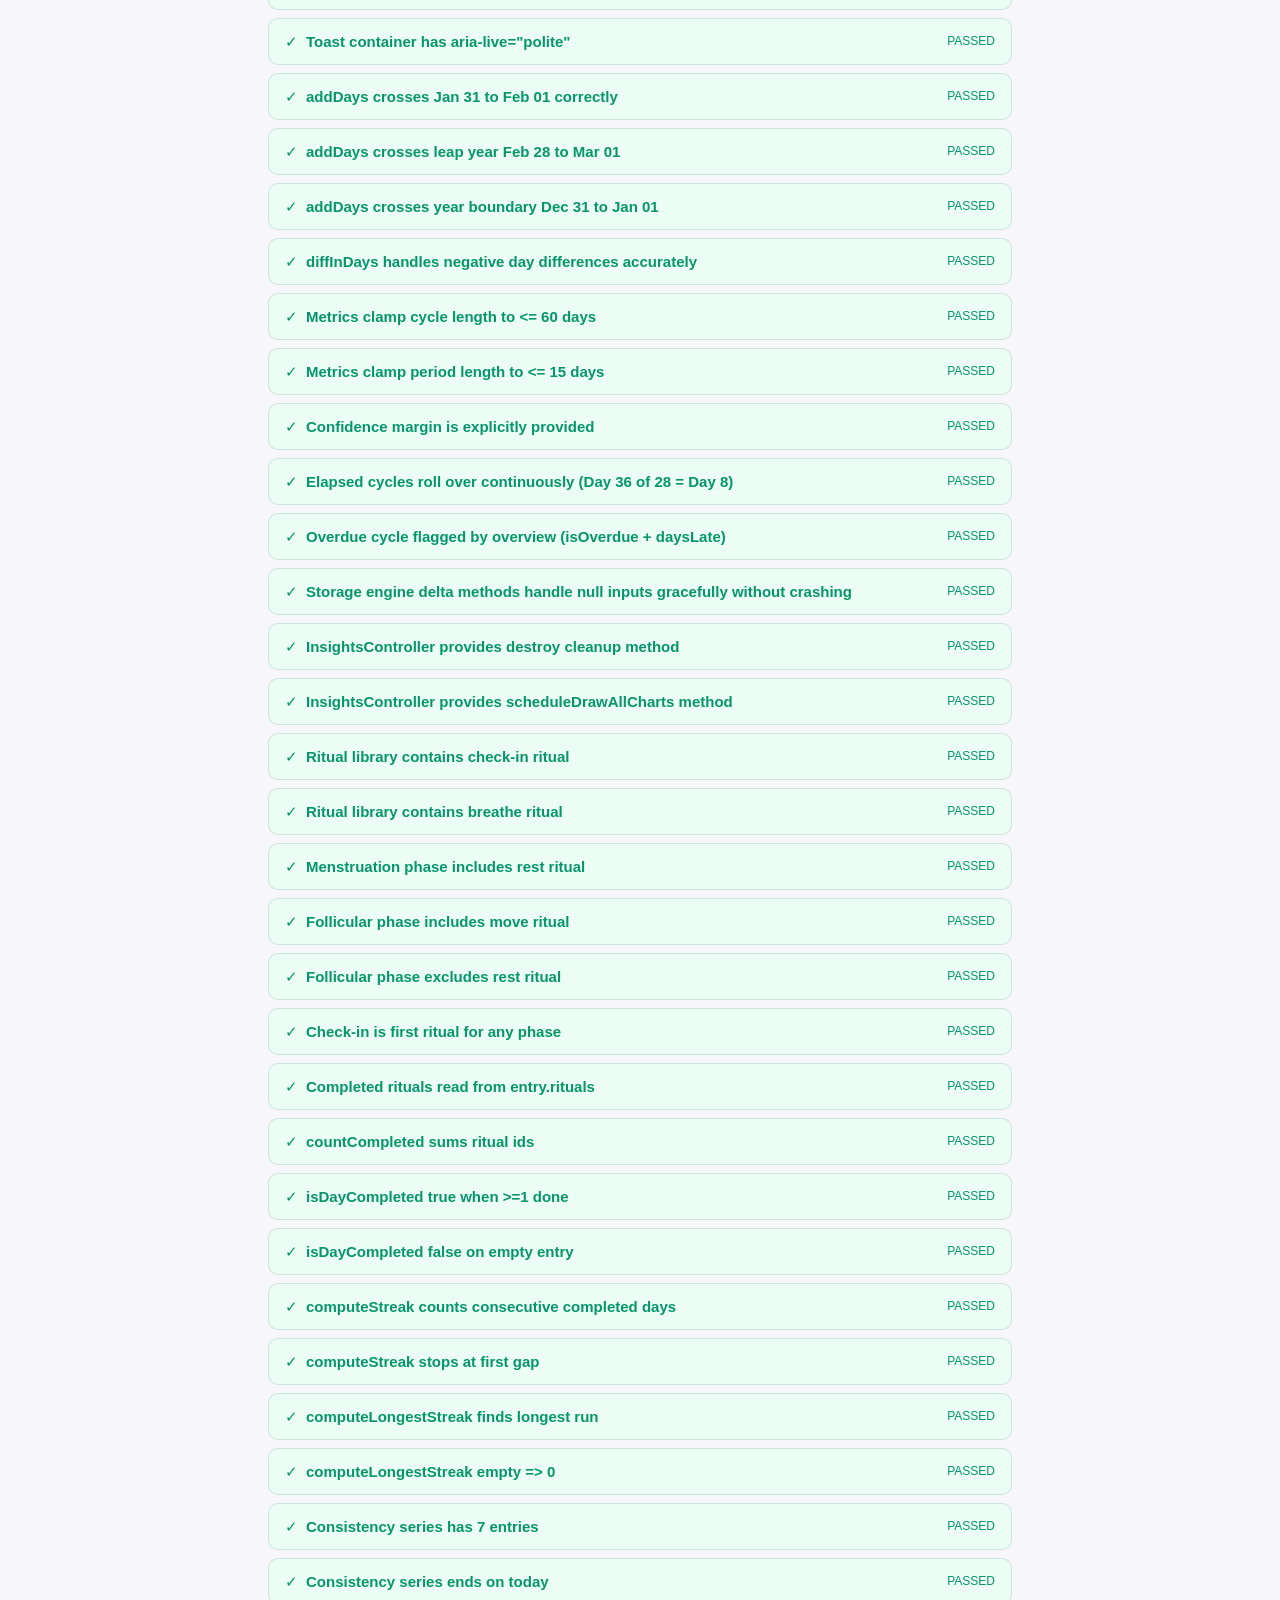
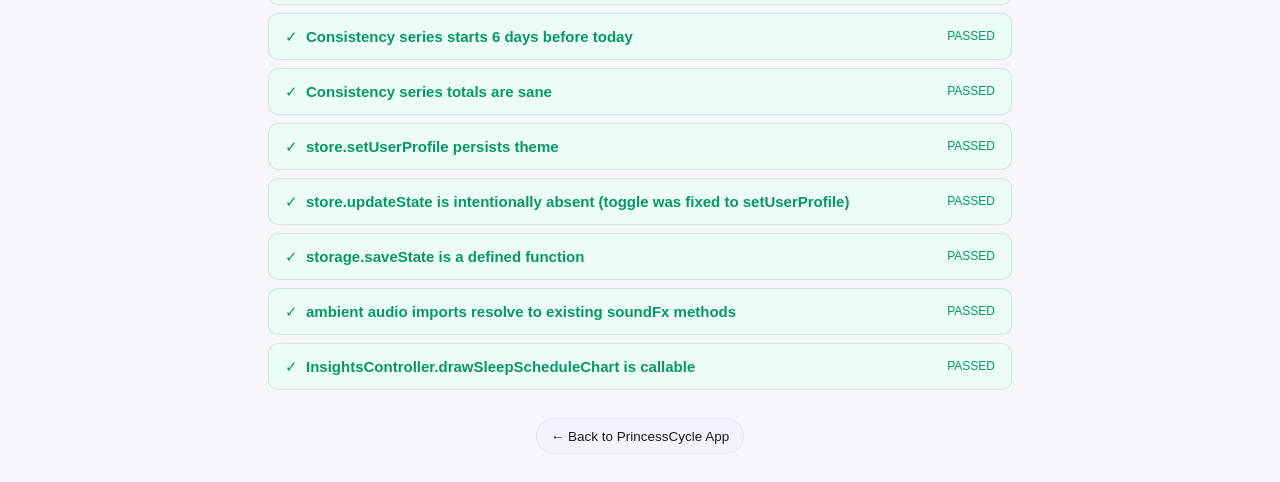
==== commit 66de7ce1: "style: remodel Home dashboard with real visual hierarchy (hero stage, featured affirmation, segmente" ====
--- a/tests/runner.html
+++ b/tests/runner.html
@@ -22,8 +22,16 @@
       padding: var(--space-sm) var(--space-md);
       margin-bottom: var(--space-xs);
       border-radius: var(--radius-md);
-      font-size: var(--font-size-sm);
+      font-size: 0.9375rem;
+      line-height: 1.4;
     }
+    #test-summary {
+      font-size: 1.5rem;
+      font-weight: 700;
+      line-height: 1.2;
+    }
+    .test-title { font-size: 2rem; font-weight: 800; line-height: 1.1; margin: 0; }
+    .test-sub { font-size: 1rem; margin: 4px 0 0; }
     .test-pass {
       background-color: var(--color-success-bg);
       color: var(--color-success);
@@ -40,8 +48,8 @@
   <div class="card" style="margin-bottom: var(--space-xl);">
     <div class="card-header">
       <div>
-        <h1 style="font-size: 1.5rem;">PrincessCycle Test Suite</h1>
-        <p class="card-subtitle">Automated unit and integration checks</p>
+        <h1 class="test-title">PrincessCycle Test Suite</h1>
+        <p class="card-subtitle test-sub">Automated unit and integration checks</p>
       </div>
       <button class="btn btn-primary btn-sm" id="btn-rerun">Re-run Tests</button>
     </div>
--- a/css/variables.css
+++ b/css/variables.css
@@ -1,75 +1,78 @@
 /**
- * PrincessCycle - Dreamy Lilac & Artistic Pastel Design System
- * Tailored for a vibrant, artistic, emotional 21-year-old Princess
- * Palette: Lilac Purple, Lavender Mist, Pastel Orchid, Cotton Candy Violet & Soft Rose
+ * PrincessCycle — Design Tokens
+ * Modern product aesthetic (21st.dev / shadcn-inspired): calm neutrals,
+ * one confident primary, border-based elevation, tight radii.
+ *
+ * TOKEN NAMES ARE STABLE API: templates (HTML/JS) reference these names,
+ * so values can evolve without touching markup.
  */
 
 :root {
   /* ==========================================================================
-     Core Lilac & Violet Color Palette
+     Core Palette — Violet primary on quiet neutral-lilac surfaces
      ========================================================================== */
-  --color-primary: #9061F9;           /* Vibrant Dreamy Lilac */
-  --color-primary-hover: #7C3AED;     /* Deep Royal Lilac */
-  --color-primary-light: #EDE9FE;     /* Pastel Lilac Mist */
-  --color-primary-glow: rgba(144, 97, 249, 0.28);
-  --color-primary-soft: #DDD6FE;      /* Soft Lavender */
-
-  --color-secondary: #C084FC;         /* Soft Pastel Orchid */
-  --color-accent: #F472B6;            /* Strawberry Blossom Pink */
-  --color-sparkle: #FDE047;           /* Fairy Gold Sparkle */
-
-  /* Neutral Backgrounds (Cloud & Milk Lavender) */
-  --bg-app: #FAF7FF;                  /* Ethereal Lavender Ivory */
-  --bg-surface: #FFFFFF;              /* Cloud White */
-  --bg-surface-subtle: #F5EEFF;       /* Soft Lilac Tint */
-  --bg-surface-hover: #EFE5FD;        /* Lavender Petal */
-  --bg-surface-elevated: #FFFFFF;     /* Floating Card */
-
-  /* Typography Colors */
-  --text-primary: #28193D;            /* Deep Midnight Plum */
-  --text-secondary: #6B5B82;          /* Muted Lilac Slate */
-  --text-tertiary: #9E8FB2;           /* Soft Lavender Gray */
-  --text-inverse: #FFFFFF;            /* Pure White */
+  --color-primary: #7C3AED;            /* Violet 600 — AA on white */
+  --color-primary-hover: #6D28D9;      /* Violet 700 */
+  --color-primary-light: #EDE9FE;      /* Violet 100 — tint surfaces */
+  --color-primary-glow: rgba(124, 58, 237, 0.22);
+  --color-primary-soft: #DDD6FE;       /* Violet 200 */
+
+  --color-secondary: #A78BFA;          /* Violet 400 — decorative accents */
+  --color-accent: #EC4899;             /* Pink 500 — highlights only */
+  --color-sparkle: #F59E0B;            /* Amber 500 */
+
+  /* Neutrals (barely-lilac gray scale) */
+  --bg-app: #F7F6FB;
+  --bg-surface: #FFFFFF;
+  --bg-surface-subtle: #F4F2FA;
+  --bg-surface-hover: #ECE9F6;
+  --bg-surface-elevated: #FFFFFF;
+
+  /* Typography colors */
+  --text-primary: #1B1727;             /* near-black plum */
+  --text-secondary: #56506B;
+  --text-tertiary: #6E6885;            /* AA on white */
+  --text-inverse: #FFFFFF;
 
   /* Borders & Dividers */
-  --border-subtle: #E9DEFA;           /* Whispering Lilac */
-  --border-medium: #D8C5F4;           /* Soft Lavender Outline */
-  --border-focus: #9061F9;
+  --border-subtle: #E7E4F2;
+  --border-medium: #D5D0E8;
+  --border-focus: #7C3AED;
 
   /* ==========================================================================
-     The 4 Menstrual Phase Accents (Artistic Pastel Tones)
+     The 4 Menstrual Phase Accents (soft filled badge system)
      ========================================================================== */
-  --phase-menstruation: #F472B6;       /* Blossom Rose Pink */
+  --phase-menstruation: #EC4899;
   --phase-menstruation-bg: #FDF2F8;
   --phase-menstruation-text: #BE185D;
   --phase-menstruation-border: #FBCFE8;
 
-  --phase-follicular: #A78BFA;         /* Radiant Lilac Fairy */
-  --phase-follicular-bg: #F5EEFF;
+  --phase-follicular: #8B5CF6;
+  --phase-follicular-bg: #F5F3FF;
   --phase-follicular-text: #6D28D9;
   --phase-follicular-border: #DDD6FE;
 
-  --phase-ovulation: #FBBF24;          /* Warm Sunbeam & Gold Honey */
-  --phase-ovulation-bg: #FEF3C7;
+  --phase-ovulation: #F59E0B;
+  --phase-ovulation-bg: #FFFBEB;
   --phase-ovulation-text: #B45309;
   --phase-ovulation-border: #FDE68A;
 
-  --phase-luteal: #818CF8;             /* Dreamy Twilight Periwinkle */
+  --phase-luteal: #6366F1;
   --phase-luteal-bg: #EEF2FF;
   --phase-luteal-text: #4338CA;
   --phase-luteal-border: #C7D2FE;
 
-  /* Success & Alert */
-  --color-success: #34D399;
+  /* Status */
+  --color-success: #059669;            /* AA text on light */
   --color-success-bg: #ECFDF5;
-  --color-danger: #FB7185;
+  --color-danger: #E11D48;
   --color-danger-bg: #FFF1F2;
 
   /* ==========================================================================
-     Typography
+     Typography — Nunito (body) + Quicksand (display)
      ========================================================================== */
-  --font-family-base: -apple-system, BlinkMacSystemFont, "Segoe UI", Roboto, "Quicksand", "Nunito", "Outfit", sans-serif;
-  --font-family-display: -apple-system, BlinkMacSystemFont, "Quicksand", "Comfortaa", "Nunito", sans-serif;
+  --font-family-base: 'Nunito', -apple-system, BlinkMacSystemFont, 'Segoe UI', sans-serif;
+  --font-family-display: 'Quicksand', 'Nunito', -apple-system, sans-serif;
 
   --font-size-xs: 0.75rem;
   --font-size-sm: 0.84375rem;
@@ -81,12 +84,14 @@
   --font-size-3xl: 2.35rem;
 
   --font-weight-normal: 450;
-  --font-weight-medium: 600;
-  --font-weight-semibold: 700;
-  --font-weight-bold: 800;
+  --font-weight-medium: 500;
+  --font-weight-semibold: 600;
+  --font-weight-bold: 700;
+
+  --letter-spacing-wide: 0.025em;
 
   /* ==========================================================================
-     Spacings & Soft Pillow Radiuses
+     Spacing
      ========================================================================== */
   --space-2xs: 0.25rem;
   --space-xs: 0.5rem;
@@ -96,67 +101,891 @@
   --space-xl: 1.75rem;
   --space-2xl: 2.5rem;
 
-  --radius-xs: 8px;
-  --radius-sm: 12px;
-  --radius-md: 18px;
-  --radius-lg: 24px;
-  --radius-xl: 32px;
+  /* ==========================================================================
+     Radii — tight & modern (the single biggest "premium" signal)
+     ========================================================================== */
+  --radius-xs: 6px;
+  --radius-sm: 8px;
+  --radius-md: 10px;
+  --radius-lg: 14px;
+  --radius-xl: 18px;
+  --radius-btn: 10px;
   --radius-full: 9999px;
 
   /* ==========================================================================
-     Dreamy Lilac Glow Shadows
+     Elevation — quiet, border-first
      ========================================================================== */
-  --shadow-sm: 0 3px 12px rgba(144, 97, 249, 0.08);
-  --shadow-md: 0 8px 24px rgba(144, 97, 249, 0.12), 0 2px 8px rgba(0, 0, 0, 0.02);
-  --shadow-lg: 0 16px 36px rgba(144, 97, 249, 0.18), 0 4px 12px rgba(192, 132, 252, 0.15);
-  --shadow-sheet: 0 -12px 40px rgba(144, 97, 249, 0.2);
-
-  --transition-fast: 160ms cubic-bezier(0.34, 1.56, 0.64, 1);
-  --transition-normal: 260ms cubic-bezier(0.34, 1.56, 0.64, 1);
+  --shadow-sm: 0 1px 2px rgba(27, 23, 39, 0.05);
+  --shadow-md: 0 2px 6px rgba(27, 23, 39, 0.06), 0 8px 24px rgba(124, 58, 237, 0.07);
+  --shadow-lg: 0 4px 12px rgba(27, 23, 39, 0.08), 0 16px 40px rgba(124, 58, 237, 0.1);
+  --shadow-sheet: 0 -8px 32px rgba(27, 23, 39, 0.16);
+
+  --transition-fast: 150ms cubic-bezier(0.16, 1, 0.3, 1);
+  --transition-normal: 240ms cubic-bezier(0.16, 1, 0.3, 1);
+
+  /* Motion */
+  --cute-bounce: cubic-bezier(0.16, 1, 0.3, 1);
+  --ease-out: cubic-bezier(0.16, 1, 0.3, 1);
+
+  /* App background — barely-there gradient */
+  --bg-cute-gradient: linear-gradient(180deg, #F8F7FC 0%, #F5F3FA 100%);
+  --bg-card-glass: rgba(255, 255, 255, 0.96);
+  --bg-header-glass: rgba(255, 255, 255, 0.85);
+  --bg-sidebar-glass: rgba(250, 249, 253, 0.94);
+  --bg-bottom-nav: rgba(255, 255, 255, 0.92);
+  --bg-chip: var(--bg-surface-subtle);
+  --bg-input: #FFFFFF;
+  --bg-modal: var(--bg-surface);
+  --border-card: var(--border-subtle);
+  --border-card-hover: var(--border-medium);
 
   --min-tap-target: 44px;
+
+  /* Layout geometry — referenced by .app-main / .bottom-nav / .app-header */
+  --bottom-nav-height: 64px;
+  --header-height: 60px;
 }
 
 /* ==========================================================================
-   Dreamy Dark Mode (Midnight Lilac Orchid)
+   Dark Mode — true near-black, violet-forward
    ========================================================================== */
 [data-theme="dark"] {
-  --bg-app: #120D1D;                  /* Deep Violet Abyss */
-  --bg-surface: #1C152B;              /* Velvet Lilac */
-  --bg-surface-subtle: #271E3C;       /* Midnight Plum */
-  --bg-surface-hover: #342750;
-  --bg-surface-elevated: #241B37;
-
-  --text-primary: #F5EEFF;            /* Starlight Lavender */
-  --text-secondary: #C8B8E2;          /* Soft Lilac Mist */
-  --text-tertiary: #8F7CA8;           /* Muted Violet */
-
-  --border-subtle: #362953;
-  --border-medium: #4B3972;
-  --border-focus: #C084FC;
+  --bg-app: #0F0C16;
+  --bg-surface: #17131F;
+  --bg-surface-subtle: #1F1A2B;
+  --bg-surface-hover: #292138;
+  --bg-surface-elevated: #1D1826;
+
+  --text-primary: #F2EFFA;
+  --text-secondary: #B9B3CC;
+  --text-tertiary: #8B849F;
+
+  --border-subtle: #272036;
+  --border-medium: #382F4E;
+  --border-focus: #A78BFA;
 
   --color-primary: #A78BFA;
   --color-primary-hover: #C4B5FD;
-  --color-primary-light: rgba(167, 139, 250, 0.2);
-  --color-primary-glow: rgba(167, 139, 250, 0.4);
-
-  --phase-menstruation-bg: rgba(244, 114, 182, 0.18);
-  --phase-menstruation-text: #F472B6;
-  --phase-menstruation-border: rgba(244, 114, 182, 0.35);
-
-  --phase-follicular-bg: rgba(167, 139, 250, 0.18);
+  --color-primary-light: rgba(167, 139, 250, 0.14);
+  --color-primary-glow: rgba(167, 139, 250, 0.3);
+  --color-primary-soft: rgba(167, 139, 250, 0.25);
+
+  --color-success: #4ADE80;
+  --color-success-bg: #10241A;
+  --color-danger: #FB7185;
+  --color-danger-bg: #2A1220;
+
+  --phase-menstruation-bg: rgba(236, 72, 153, 0.14);
+  --phase-menstruation-text: #F9A8D4;
+  --phase-menstruation-border: rgba(236, 72, 153, 0.35);
+
+  --phase-follicular-bg: rgba(139, 92, 246, 0.14);
   --phase-follicular-text: #C4B5FD;
-  --phase-follicular-border: rgba(167, 139, 250, 0.35);
-
-  --phase-ovulation-bg: rgba(251, 191, 36, 0.18);
-  --phase-ovulation-text: #FDE68A;
-  --phase-ovulation-border: rgba(251, 191, 36, 0.35);
-
-  --phase-luteal-bg: rgba(129, 140, 248, 0.18);
-  --phase-luteal-text: #C7D2FE;
-  --phase-luteal-border: rgba(129, 140, 248, 0.35);
-
-  --shadow-sm: 0 4px 16px rgba(0, 0, 0, 0.4);
-  --shadow-md: 0 8px 28px rgba(0, 0, 0, 0.55);
-  --shadow-lg: 0 16px 40px rgba(0, 0, 0, 0.65);
-}
+  --phase-follicular-border: rgba(139, 92, 246, 0.35);
+
+  --phase-ovulation-bg: rgba(245, 158, 11, 0.14);
+  --phase-ovulation-text: #FCD34D;
+  --phase-ovulation-border: rgba(245, 158, 11, 0.35);
+
+  --phase-luteal-bg: rgba(99, 102, 241, 0.16);
+  --phase-luteal-text: #A5B4FC;
+  --phase-luteal-border: rgba(99, 102, 241, 0.4);
+
+  --bg-cute-gradient: linear-gradient(180deg, #0F0C16 0%, #120E1B 100%);
+  --bg-card-glass: rgba(23, 19, 31, 0.92);
+  --bg-header-glass: rgba(15, 12, 22, 0.85);
+  --bg-sidebar-glass: rgba(18, 14, 27, 0.95);
+  --bg-bottom-nav: rgba(18, 14, 27, 0.92);
+  --bg-chip: rgba(41, 33, 56, 0.7);
+  --bg-input: #1C1728;
+  --bg-modal: #17131F;
+
+  --shadow-sm: 0 1px 2px rgba(0, 0, 0, 0.4);
+  --shadow-md: 0 2px 8px rgba(0, 0, 0, 0.45);
+  --shadow-lg: 0 8px 28px rgba(0, 0, 0, 0.55);
+  --shadow-sheet: 0 -8px 32px rgba(0, 0, 0, 0.6);
+}
+
+/* ==========================================================================
+   Rose — warm blush pink, soft & romantic (light base)
+   ========================================================================== */
+[data-theme="rose"] {
+  --color-primary: #E64980;
+  --color-primary-hover: #D6336C;
+  --color-primary-light: #FCE7EF;
+  --color-primary-glow: rgba(230, 73, 128, 0.22);
+  --color-primary-soft: #FBCFE0;
+  --color-secondary: #F783AC;
+  --color-accent: #F59E0B;
+  --color-sparkle: #F472B6;
+
+  --bg-app: #FFF5F8;
+  --bg-surface: #FFFFFF;
+  --bg-surface-subtle: #FDF0F5;
+  --bg-surface-hover: #FBE5EE;
+  --bg-surface-elevated: #FFFFFF;
+
+  --text-primary: #2A1420;
+  --text-secondary: #6B4A5A;
+  --text-tertiary: #8A6577;
+  --text-inverse: #FFFFFF;
+
+  --border-subtle: #F6DCE6;
+  --border-medium: #EEC2D4;
+  --border-focus: #E64980;
+  --color-success: #0CA678;
+  --color-success-bg: #E6FBF3;
+  --color-danger: #E03131;
+  --color-danger-bg: #FFF0F0;
+
+  --phase-menstruation: #E64980;
+  --phase-menstruation-bg: #FDF0F5;
+  --phase-menstruation-text: #C2255C;
+  --phase-menstruation-border: #FBCFE0;
+  --phase-follicular: #CC5DE8;
+  --phase-follicular-bg: #FAF0FC;
+  --phase-follicular-text: #9C36B5;
+  --phase-follicular-border: #F3D6F8;
+  --phase-ovulation: #F59E0B;
+  --phase-ovulation-bg: #FFFBEB;
+  --phase-ovulation-text: #B45309;
+  --phase-ovulation-border: #FDE68A;
+  --phase-luteal: #E8590C;
+  --phase-luteal-bg: #FFF4EC;
+  --phase-luteal-text: #B54708;
+  --phase-luteal-border: #FBD8BE;
+
+  --bg-cute-gradient: linear-gradient(180deg, #FFF5F8 0%, #FCEAF2 100%);
+  --bg-card-glass: rgba(255, 255, 255, 0.96);
+  --bg-header-glass: rgba(255, 245, 248, 0.86);
+  --bg-sidebar-glass: rgba(253, 240, 245, 0.95);
+  --bg-bottom-nav: rgba(255, 245, 248, 0.92);
+  --bg-chip: var(--bg-surface-subtle);
+  --bg-input: #FFFFFF;
+  --bg-modal: var(--bg-surface);
+  --border-card: var(--border-subtle);
+  --border-card-hover: var(--border-medium);
+
+  --shadow-sm: 0 1px 2px rgba(214, 51, 108, 0.06);
+  --shadow-md: 0 2px 6px rgba(214, 51, 108, 0.07), 0 8px 24px rgba(230, 73, 128, 0.08);
+  --shadow-lg: 0 4px 12px rgba(214, 51, 108, 0.08), 0 16px 40px rgba(230, 73, 128, 0.1);
+  --shadow-sheet: 0 -8px 32px rgba(214, 51, 108, 0.16);
+}
+
+/* ==========================================================================
+   Mint — fresh cool green, calm & airy (light base)
+   ========================================================================== */
+[data-theme="mint"] {
+  --color-primary: #0CA678;
+  --color-primary-hover: #099268;
+  --color-primary-light: #E3F7EF;
+  --color-primary-glow: rgba(12, 166, 120, 0.22);
+  --color-primary-soft: #B2ECD5;
+  --color-secondary: #38D9A9;
+  --color-accent: #F59E0B;
+  --color-sparkle: #66D9A8;
+
+  --bg-app: #F4FBF8;
+  --bg-surface: #FFFFFF;
+  --bg-surface-subtle: #ECF7F2;
+  --bg-surface-hover: #DCF3EA;
+  --bg-surface-elevated: #FFFFFF;
+
+  --text-primary: #11281F;
+  --text-secondary: #3F5C50;
+  --text-tertiary: #5E7A6D;
+  --text-inverse: #FFFFFF;
+
+  --border-subtle: #D9EEE5;
+  --border-medium: #B7E0D0;
+  --border-focus: #0CA678;
+  --color-success: #0CA678;
+  --color-success-bg: #E3F7EF;
+  --color-danger: #E03131;
+  --color-danger-bg: #FFF0F0;
+
+  --phase-menstruation: #F06595;
+  --phase-menstruation-bg: #FDEFF5;
+  --phase-menstruation-text: #C2255C;
+  --phase-menstruation-border: #F9D3E3;
+  --phase-follicular: #12B886;
+  --phase-follicular-bg: #E9F8F1;
+  --phase-follicular-text: #0B7A57;
+  --phase-follicular-border: #C3EBD8;
+  --phase-ovulation: #F59E0B;
+  --phase-ovulation-bg: #FFFBEB;
+  --phase-ovulation-text: #B45309;
+  --phase-ovulation-border: #FDE68A;
+  --phase-luteal: #748FFC;
+  --phase-luteal-bg: #EEF2FF;
+  --phase-luteal-text: #3B4CB8;
+  --phase-luteal-border: #CBD5F8;
+
+  --bg-cute-gradient: linear-gradient(180deg, #F4FBF8 0%, #E7F5EF 100%);
+  --bg-card-glass: rgba(255, 255, 255, 0.96);
+  --bg-header-glass: rgba(244, 251, 248, 0.86);
+  --bg-sidebar-glass: rgba(236, 247, 242, 0.95);
+  --bg-bottom-nav: rgba(244, 251, 248, 0.92);
+  --bg-chip: var(--bg-surface-subtle);
+  --bg-input: #FFFFFF;
+  --bg-modal: var(--bg-surface);
+  --border-card: var(--border-subtle);
+  --border-card-hover: var(--border-medium);
+
+  --shadow-sm: 0 1px 2px rgba(9, 146, 104, 0.06);
+  --shadow-md: 0 2px 6px rgba(9, 146, 104, 0.07), 0 8px 24px rgba(12, 166, 120, 0.08);
+  --shadow-lg: 0 4px 12px rgba(9, 146, 104, 0.08), 0 16px 40px rgba(12, 166, 120, 0.1);
+  --shadow-sheet: 0 -8px 32px rgba(9, 146, 104, 0.16);
+}
+
+/* ==========================================================================
+   Peach — warm citrus cream, cozy & gentle (light base)
+   ========================================================================== */
+[data-theme="peach"] {
+  --color-primary: #F76707;
+  --color-primary-hover: #E8590C;
+  --color-primary-light: #FFF0E6;
+  --color-primary-glow: rgba(247, 103, 7, 0.22);
+  --color-primary-soft: #FFD8B8;
+  --color-secondary: #FFA94D;
+  --color-accent: #E64980;
+  --color-sparkle: #FFB86B;
+
+  --bg-app: #FFFBF7;
+  --bg-surface: #FFFFFF;
+  --bg-surface-subtle: #FFEFE4;
+  --bg-surface-hover: #FFE3D1;
+  --bg-surface-elevated: #FFFFFF;
+
+  --text-primary: #2E1A0E;
+  --text-secondary: #6E4A33;
+  --text-tertiary: #94705A;
+  --text-inverse: #FFFFFF;
+
+  --border-subtle: #FBE3D2;
+  --border-medium: #F7C9A6;
+  --border-focus: #F76707;
+  --color-success: #0CA678;
+  --color-success-bg: #E6FBF3;
+  --color-danger: #E03131;
+  --color-danger-bg: #FFF0F0;
+
+  --phase-menstruation: #F06595;
+  --phase-menstruation-bg: #FDEFF5;
+  --phase-menstruation-text: #C2255C;
+  --phase-menstruation-border: #F9D3E3;
+  --phase-follicular: #F76707;
+  --phase-follicular-bg: #FFF4EC;
+  --phase-follicular-text: #B54708;
+  --phase-follicular-border: #FBD8BE;
+  --phase-ovulation: #F59E0B;
+  --phase-ovulation-bg: #FFFBEB;
+  --phase-ovulation-text: #B45309;
+  --phase-ovulation-border: #FDE68A;
+  --phase-luteal: #CC5DE8;
+  --phase-luteal-bg: #FAF0FC;
+  --phase-luteal-text: #9C36B5;
+  --phase-luteal-border: #F3D6F8;
+
+  --bg-cute-gradient: linear-gradient(180deg, #FFFBF7 0%, #FFEEDF 100%);
+  --bg-card-glass: rgba(255, 255, 255, 0.96);
+  --bg-header-glass: rgba(255, 251, 247, 0.86);
+  --bg-sidebar-glass: rgba(255, 239, 228, 0.95);
+  --bg-bottom-nav: rgba(255, 251, 247, 0.92);
+  --bg-chip: var(--bg-surface-subtle);
+  --bg-input: #FFFFFF;
+  --bg-modal: var(--bg-surface);
+  --border-card: var(--border-subtle);
+  --border-card-hover: var(--border-medium);
+
+  --shadow-sm: 0 1px 2px rgba(232, 89, 12, 0.06);
+  --shadow-md: 0 2px 6px rgba(232, 89, 12, 0.07), 0 8px 24px rgba(247, 103, 7, 0.08);
+  --shadow-lg: 0 4px 12px rgba(232, 89, 12, 0.08), 0 16px 40px rgba(247, 103, 7, 0.1);
+  --shadow-sheet: 0 -8px 32px rgba(232, 89, 12, 0.16);
+}
+
+/* ==========================================================================
+   Sky — soft baby blue, calm & airy (light base)
+   ========================================================================== */
+[data-theme="sky"] {
+  --color-primary: #1C7ED6;
+  --color-primary-hover: #1971C2;
+  --color-primary-light: #E7F1FB;
+  --color-primary-glow: rgba(28, 126, 214, 0.22);
+  --color-primary-soft: #B4D4F2;
+  --color-secondary: #4DABF7;
+  --color-accent: #F59E0B;
+  --color-sparkle: #74C0FC;
+
+  --bg-app: #F5FAFE;
+  --bg-surface: #FFFFFF;
+  --bg-surface-subtle: #EAF3FB;
+  --bg-surface-hover: #D8EAF8;
+  --bg-surface-elevated: #FFFFFF;
+
+  --text-primary: #102536;
+  --text-secondary: #3C5771;
+  --text-tertiary: #5E7A93;
+  --text-inverse: #FFFFFF;
+
+  --border-subtle: #D6E7F5;
+  --border-medium: #AED3EF;
+  --border-focus: #1C7ED6;
+  --color-success: #0CA678;
+  --color-success-bg: #E6FBF3;
+  --color-danger: #E03131;
+  --color-danger-bg: #FFF0F0;
+
+  --phase-menstruation: #F06595;
+  --phase-menstruation-bg: #FDEFF5;
+  --phase-menstruation-text: #C2255C;
+  --phase-menstruation-border: #F9D3E3;
+  --phase-follicular: #1C7ED6;
+  --phase-follicular-bg: #EAF3FB;
+  --phase-follicular-text: #15599C;
+  --phase-follicular-border: #C2DEF4;
+  --phase-ovulation: #F59E0B;
+  --phase-ovulation-bg: #FFFBEB;
+  --phase-ovulation-text: #B45309;
+  --phase-ovulation-border: #FDE68A;
+  --phase-luteal: #CC5DE8;
+  --phase-luteal-bg: #FAF0FC;
+  --phase-luteal-text: #9C36B5;
+  --phase-luteal-border: #F3D6F8;
+
+  --bg-cute-gradient: linear-gradient(180deg, #F5FAFE 0%, #E6F1FB 100%);
+  --bg-card-glass: rgba(255, 255, 255, 0.96);
+  --bg-header-glass: rgba(245, 250, 254, 0.86);
+  --bg-sidebar-glass: rgba(234, 243, 251, 0.95);
+  --bg-bottom-nav: rgba(245, 250, 254, 0.92);
+  --bg-chip: var(--bg-surface-subtle);
+  --bg-input: #FFFFFF;
+  --bg-modal: var(--bg-surface);
+  --border-card: var(--border-subtle);
+  --border-card-hover: var(--border-medium);
+
+  --shadow-sm: 0 1px 2px rgba(25, 113, 194, 0.06);
+  --shadow-md: 0 2px 6px rgba(25, 113, 194, 0.07), 0 8px 24px rgba(28, 126, 214, 0.08);
+  --shadow-lg: 0 4px 12px rgba(25, 113, 194, 0.08), 0 16px 40px rgba(28, 126, 214, 0.1);
+  --shadow-sheet: 0 -8px 32px rgba(25, 113, 194, 0.16);
+}
+
+/* ==========================================================================
+   Lemon — sunny butter yellow, cheerful & warm (light base)
+   ========================================================================== */
+[data-theme="lemon"] {
+  --color-primary: #F59F00;
+  --color-primary-hover: #E8910C;
+  --color-primary-light: #FFF8E1;
+  --color-primary-glow: rgba(245, 159, 0, 0.22);
+  --color-primary-soft: #FFE8A3;
+  --color-secondary: #FCC419;
+  --color-accent: #E64980;
+  --color-sparkle: #FFD43B;
+
+  --bg-app: #FFFBF0;
+  --bg-surface: #FFFFFF;
+  --bg-surface-subtle: #FFF6DA;
+  --bg-surface-hover: #FFEFC0;
+  --bg-surface-elevated: #FFFFFF;
+
+  --text-primary: #2E2606;
+  --text-secondary: #6E5E2E;
+  --text-tertiary: #94843F;
+  --text-inverse: #FFFFFF;
+
+  --border-subtle: #FBEFC4;
+  --border-medium: #F7DF8F;
+  --border-focus: #F59F00;
+  --color-success: #0CA678;
+  --color-success-bg: #E6FBF3;
+  --color-danger: #E03131;
+  --color-danger-bg: #FFF0F0;
+
+  --phase-menstruation: #F06595;
+  --phase-menstruation-bg: #FDEFF5;
+  --phase-menstruation-text: #C2255C;
+  --phase-menstruation-border: #F9D3E3;
+  --phase-follicular: #F59F00;
+  --phase-follicular-bg: #FFF8E1;
+  --phase-follicular-text: #B57600;
+  --phase-follicular-border: #FFE8A3;
+  --phase-ovulation: #F76707;
+  --phase-ovulation-bg: #FFF4EC;
+  --phase-ovulation-text: #B54708;
+  --phase-ovulation-border: #FBD8BE;
+  --phase-luteal: #CC5DE8;
+  --phase-luteal-bg: #FAF0FC;
+  --phase-luteal-text: #9C36B5;
+  --phase-luteal-border: #F3D6F8;
+
+  --bg-cute-gradient: linear-gradient(180deg, #FFFBF0 0%, #FFF4D6 100%);
+  --bg-card-glass: rgba(255, 255, 255, 0.96);
+  --bg-header-glass: rgba(255, 251, 240, 0.86);
+  --bg-sidebar-glass: rgba(255, 246, 218, 0.95);
+  --bg-bottom-nav: rgba(255, 251, 240, 0.92);
+  --bg-chip: var(--bg-surface-subtle);
+  --bg-input: #FFFFFF;
+  --bg-modal: var(--bg-surface);
+  --border-card: var(--border-subtle);
+  --border-card-hover: var(--border-medium);
+
+  --shadow-sm: 0 1px 2px rgba(232, 145, 12, 0.06);
+  --shadow-md: 0 2px 6px rgba(232, 145, 12, 0.07), 0 8px 24px rgba(245, 159, 0, 0.08);
+  --shadow-lg: 0 4px 12px rgba(232, 145, 12, 0.08), 0 16px 40px rgba(245, 159, 0, 0.1);
+  --shadow-sheet: 0 -8px 32px rgba(232, 145, 12, 0.16);
+}
+
+/* ==========================================================================
+   Cocoa — soft warm brown, cozy night-light (light base)
+   ========================================================================== */
+[data-theme="cocoa"] {
+  --color-primary: #8B5E34;
+  --color-primary-hover: #704A28;
+  --color-primary-light: #F3E9DF;
+  --color-primary-glow: rgba(139, 94, 52, 0.22);
+  --color-primary-soft: #D8BEA3;
+  --color-secondary: #B08968;
+  --color-accent: #E07A5F;
+  --color-sparkle: #C9A27E;
+
+  --bg-app: #FBF6F0;
+  --bg-surface: #FFFFFF;
+  --bg-surface-subtle: #F4EAE0;
+  --bg-surface-hover: #EBDDCD;
+  --bg-surface-elevated: #FFFFFF;
+
+  --text-primary: #2E2114;
+  --text-secondary: #6B5642;
+  --text-tertiary: #8C7763;
+  --text-inverse: #FFFFFF;
+
+  --border-subtle: #EADFCF;
+  --border-medium: #D6C2A6;
+  --border-focus: #8B5E34;
+  --color-success: #0CA678;
+  --color-success-bg: #E6FBF3;
+  --color-danger: #E03131;
+  --color-danger-bg: #FFF0F0;
+
+  --phase-menstruation: #E07A5F;
+  --phase-menstruation-bg: #FBEBE4;
+  --phase-menstruation-text: #B5503A;
+  --phase-menstruation-border: #F0D2C6;
+  --phase-follicular: #8B5E34;
+  --phase-follicular-bg: #F3E9DF;
+  --phase-follicular-text: #6B4527;
+  --phase-follicular-border: #D8BEA3;
+  --phase-ovulation: #E0A100;
+  --phase-ovulation-bg: #FFF6E0;
+  --phase-ovulation-text: #A87A00;
+  --phase-ovulation-border: #F5DFA0;
+  --phase-luteal: #B08968;
+  --phase-luteal-bg: #F1E7DC;
+  --phase-luteal-text: #856244;
+  --phase-luteal-border: #D6C2A6;
+
+  --bg-cute-gradient: linear-gradient(180deg, #FBF6F0 0%, #F2E7DB 100%);
+  --bg-card-glass: rgba(255, 255, 255, 0.96);
+  --bg-header-glass: rgba(251, 246, 240, 0.86);
+  --bg-sidebar-glass: rgba(244, 234, 224, 0.95);
+  --bg-bottom-nav: rgba(251, 246, 240, 0.92);
+  --bg-chip: var(--bg-surface-subtle);
+  --bg-input: #FFFFFF;
+  --bg-modal: var(--bg-surface);
+  --border-card: var(--border-subtle);
+  --border-card-hover: var(--border-medium);
+
+  --shadow-sm: 0 1px 2px rgba(112, 74, 40, 0.06);
+  --shadow-md: 0 2px 6px rgba(112, 74, 40, 0.07), 0 8px 24px rgba(139, 94, 52, 0.08);
+  --shadow-lg: 0 4px 12px rgba(112, 74, 40, 0.08), 0 16px 40px rgba(139, 94, 52, 0.1);
+  --shadow-sheet: 0 -8px 32px rgba(112, 74, 40, 0.16);
+}
+
+/* ==========================================================================
+   DARK CUTE THEMES — each a full dark palette tinted to its accent
+   ========================================================================== */
+
+/* Rose Dark — moody blush night */
+[data-theme="rose-dark"] {
+  --color-primary: #F472B6;
+  --color-primary-hover: #F06595;
+  --color-primary-light: #3A2230;
+  --color-primary-glow: rgba(244, 114, 182, 0.28);
+  --color-primary-soft: #4A2A3A;
+  --color-secondary: #F783AC;
+  --color-accent: #F59E0B;
+  --color-sparkle: #F9A8D4;
+
+  --bg-app: #1A141C;
+  --bg-surface: #251C24;
+  --bg-surface-subtle: #2E2229;
+  --bg-surface-hover: #382A33;
+  --bg-surface-elevated: #2E2229;
+
+  --text-primary: #FBEFF4;
+  --text-secondary: #D9C4CF;
+  --text-tertiary: #A98B98;
+  --text-inverse: #1A141C;
+
+  --border-subtle: #3D2E37;
+  --border-medium: #4F3A45;
+  --border-focus: #F472B6;
+  --color-success: #38D9A9;
+  --color-success-bg: #142B25;
+  --color-danger: #FF8787;
+  --color-danger-bg: #2E1A1A;
+
+  --phase-menstruation: #F472B6;
+  --phase-menstruation-bg: #2A1A24;
+  --phase-menstruation-text: #F9A8D4;
+  --phase-menstruation-border: #3A2630;
+  --phase-follicular: #DA77F2;
+  --phase-follicular-bg: #261A2E;
+  --phase-follicular-text: #E599F7;
+  --phase-follicular-border: #362840;
+  --phase-ovulation: #FFD43B;
+  --phase-ovulation-bg: #2A2616;
+  --phase-ovulation-text: #FFE066;
+  --phase-ovulation-border: #3A3426;
+  --phase-luteal: #FF922B;
+  --phase-luteal-bg: #2A2016;
+  --phase-luteal-text: #FFA94D;
+  --phase-luteal-border: #3A3026;
+
+  --bg-cute-gradient: linear-gradient(180deg, #1A141C 0%, #251A22 100%);
+  --bg-card-glass: rgba(37, 28, 36, 0.96);
+  --bg-header-glass: rgba(26, 20, 28, 0.86);
+  --bg-sidebar-glass: rgba(46, 34, 41, 0.95);
+  --bg-bottom-nav: rgba(26, 20, 28, 0.92);
+  --bg-chip: var(--bg-surface-subtle);
+  --bg-input: #2E2229;
+  --bg-modal: var(--bg-surface);
+  --border-card: var(--border-subtle);
+  --border-card-hover: var(--border-medium);
+
+  --shadow-sm: 0 1px 2px rgba(0, 0, 0, 0.4);
+  --shadow-md: 0 2px 8px rgba(0, 0, 0, 0.45), 0 8px 24px rgba(244, 114, 182, 0.08);
+  --shadow-lg: 0 4px 12px rgba(0, 0, 0, 0.5), 0 16px 40px rgba(244, 114, 182, 0.1);
+  --shadow-sheet: 0 -8px 32px rgba(0, 0, 0, 0.6);
+}
+
+/* Mint Dark — cool forest night */
+[data-theme="mint-dark"] {
+  --color-primary: #38D9A9;
+  --color-primary-hover: #20C997;
+  --color-primary-light: #16302A;
+  --color-primary-glow: rgba(56, 217, 169, 0.28);
+  --color-primary-soft: #1F4038;
+  --color-secondary: #63E6BE;
+  --color-accent: #FFD43B;
+  --color-sparkle: #8CE6C8;
+
+  --bg-app: #0F1E18;
+  --bg-surface: #16271F;
+  --bg-surface-subtle: #1C3027;
+  --bg-surface-hover: #243A30;
+  --bg-surface-elevated: #1C3027;
+
+  --text-primary: #EAFBF4;
+  --text-secondary: #BFDBCF;
+  --text-tertiary: #84A99B;
+  --text-inverse: #0F1E18;
+
+  --border-subtle: #254236;
+  --border-medium: #356354;
+  --border-focus: #38D9A9;
+  --color-success: #38D9A9;
+  --color-success-bg: #142B25;
+  --color-danger: #FF8787;
+  --color-danger-bg: #2E1A1A;
+
+  --phase-menstruation: #F783AC;
+  --phase-menstruation-bg: #2A1A24;
+  --phase-menstruation-text: #F9A8D4;
+  --phase-menstruation-border: #3A2630;
+  --phase-follicular: #38D9A9;
+  --phase-follicular-bg: #15291F;
+  --phase-follicular-text: #63E6BE;
+  --phase-follicular-border: #254336;
+  --phase-ovulation: #FFD43B;
+  --phase-ovulation-bg: #2A2616;
+  --phase-ovulation-text: #FFE066;
+  --phase-ovulation-border: #3A3426;
+  --phase-luteal: #748FFC;
+  --phase-luteal-bg: #1A2030;
+  --phase-luteal-text: #A5B4FC;
+  --phase-luteal-border: #28324A;
+
+  --bg-cute-gradient: linear-gradient(180deg, #0F1E18 0%, #16271F 100%);
+  --bg-card-glass: rgba(22, 39, 31, 0.96);
+  --bg-header-glass: rgba(15, 30, 24, 0.86);
+  --bg-sidebar-glass: rgba(28, 48, 39, 0.95);
+  --bg-bottom-nav: rgba(15, 30, 24, 0.92);
+  --bg-chip: var(--bg-surface-subtle);
+  --bg-input: #1C3027;
+  --bg-modal: var(--bg-surface);
+  --border-card: var(--border-subtle);
+  --border-card-hover: var(--border-medium);
+
+  --shadow-sm: 0 1px 2px rgba(0, 0, 0, 0.4);
+  --shadow-md: 0 2px 8px rgba(0, 0, 0, 0.45), 0 8px 24px rgba(56, 217, 169, 0.08);
+  --shadow-lg: 0 4px 12px rgba(0, 0, 0, 0.5), 0 16px 40px rgba(56, 217, 169, 0.1);
+  --shadow-sheet: 0 -8px 32px rgba(0, 0, 0, 0.6);
+}
+
+/* Peach Dark — warm ember night */
+[data-theme="peach-dark"] {
+  --color-primary: #FFA94D;
+  --color-primary-hover: #FF922B;
+  --color-primary-light: #332415;
+  --color-primary-glow: rgba(255, 169, 77, 0.28);
+  --color-primary-soft: #432E1C;
+  --color-secondary: #FFC078;
+  --color-accent: #F783AC;
+  --color-sparkle: #FFD8A8;
+
+  --bg-app: #1E1410;
+  --bg-surface: #271C16;
+  --bg-surface-subtle: #31241C;
+  --bg-surface-hover: #3D2D22;
+  --bg-surface-elevated: #31241C;
+
+  --text-primary: #FCEEE4;
+  --text-secondary: #E0C8B7;
+  --text-tertiary: #A98B78;
+  --text-inverse: #1E1410;
+
+  --border-subtle: #42301F;
+  --border-medium: #56412C;
+  --border-focus: #FFA94D;
+  --color-success: #38D9A9;
+  --color-success-bg: #142B25;
+  --color-danger: #FF8787;
+  --color-danger-bg: #2E1A1A;
+
+  --phase-menstruation: #F783AC;
+  --phase-menstruation-bg: #2A1A24;
+  --phase-menstruation-text: #F9A8D4;
+  --phase-menstruation-border: #3A2630;
+  --phase-follicular: #FFA94D;
+  --phase-follicular-bg: #2E2114;
+  --phase-follicular-text: #FFC078;
+  --phase-follicular-border: #3D2E1C;
+  --phase-ovulation: #FFD43B;
+  --phase-ovulation-bg: #2A2616;
+  --phase-ovulation-text: #FFE066;
+  --phase-ovulation-border: #3A3426;
+  --phase-luteal: #DA77F2;
+  --phase-luteal-bg: #261A2E;
+  --phase-luteal-text: #E599F7;
+  --phase-luteal-border: #362840;
+
+  --bg-cute-gradient: linear-gradient(180deg, #1E1410 0%, #271C16 100%);
+  --bg-card-glass: rgba(39, 28, 22, 0.96);
+  --bg-header-glass: rgba(30, 20, 16, 0.86);
+  --bg-sidebar-glass: rgba(49, 36, 28, 0.95);
+  --bg-bottom-nav: rgba(30, 20, 16, 0.92);
+  --bg-chip: var(--bg-surface-subtle);
+  --bg-input: #31241C;
+  --bg-modal: var(--bg-surface);
+  --border-card: var(--border-subtle);
+  --border-card-hover: var(--border-medium);
+
+  --shadow-sm: 0 1px 2px rgba(0, 0, 0, 0.4);
+  --shadow-md: 0 2px 8px rgba(0, 0, 0, 0.45), 0 8px 24px rgba(255, 169, 77, 0.08);
+  --shadow-lg: 0 4px 12px rgba(0, 0, 0, 0.5), 0 16px 40px rgba(255, 169, 77, 0.1);
+  --shadow-sheet: 0 -8px 32px rgba(0, 0, 0, 0.6);
+}
+
+/* Sky Dark — deep midnight blue */
+[data-theme="sky-dark"] {
+  --color-primary: #4DABF7;
+  --color-primary-hover: #339AF0;
+  --color-primary-light: #15263A;
+  --color-primary-glow: rgba(77, 171, 247, 0.28);
+  --color-primary-soft: #1E3450;
+  --color-secondary: #74C0FC;
+  --color-accent: #FFD43B;
+  --color-sparkle: #A5D8FF;
+
+  --bg-app: #0F1822;
+  --bg-surface: #172431;
+  --bg-surface-subtle: #1E2E3E;
+  --bg-surface-hover: #26384A;
+  --bg-surface-elevated: #1E2E3E;
+
+  --text-primary: #EAF4FE;
+  --text-secondary: #BCD3E8;
+  --text-tertiary: #82A0BC;
+  --text-inverse: #0F1822;
+
+  --border-subtle: #25394E;
+  --border-medium: #34506B;
+  --border-focus: #4DABF7;
+  --color-success: #38D9A9;
+  --color-success-bg: #142B25;
+  --color-danger: #FF8787;
+  --color-danger-bg: #2E1A1A;
+
+  --phase-menstruation: #F783AC;
+  --phase-menstruation-bg: #2A1A24;
+  --phase-menstruation-text: #F9A8D4;
+  --phase-menstruation-border: #3A2630;
+  --phase-follicular: #4DABF7;
+  --phase-follicular-bg: #152A3E;
+  --phase-follicular-text: #74C0FC;
+  --phase-follicular-border: #25394E;
+  --phase-ovulation: #FFD43B;
+  --phase-ovulation-bg: #2A2616;
+  --phase-ovulation-text: #FFE066;
+  --phase-ovulation-border: #3A3426;
+  --phase-luteal: #DA77F2;
+  --phase-luteal-bg: #261A2E;
+  --phase-luteal-text: #E599F7;
+  --phase-luteal-border: #362840;
+
+  --bg-cute-gradient: linear-gradient(180deg, #0F1822 0%, #172431 100%);
+  --bg-card-glass: rgba(23, 36, 49, 0.96);
+  --bg-header-glass: rgba(15, 24, 34, 0.86);
+  --bg-sidebar-glass: rgba(30, 46, 62, 0.95);
+  --bg-bottom-nav: rgba(15, 24, 34, 0.92);
+  --bg-chip: var(--bg-surface-subtle);
+  --bg-input: #1E2E3E;
+  --bg-modal: var(--bg-surface);
+  --border-card: var(--border-subtle);
+  --border-card-hover: var(--border-medium);
+
+  --shadow-sm: 0 1px 2px rgba(0, 0, 0, 0.4);
+  --shadow-md: 0 2px 8px rgba(0, 0, 0, 0.45), 0 8px 24px rgba(77, 171, 247, 0.08);
+  --shadow-lg: 0 4px 12px rgba(0, 0, 0, 0.5), 0 16px 40px rgba(77, 171, 247, 0.1);
+  --shadow-sheet: 0 -8px 32px rgba(0, 0, 0, 0.6);
+}
+
+/* Lemon Dark — warm honey night */
+[data-theme="lemon-dark"] {
+  --color-primary: #FFD43B;
+  --color-primary-hover: #FCC419;
+  --color-primary-light: #332C12;
+  --color-primary-glow: rgba(255, 212, 59, 0.28);
+  --color-primary-soft: #433915;
+  --color-secondary: #FFE066;
+  --color-accent: #F783AC;
+  --color-sparkle: #FFF3BF;
+
+  --bg-app: #1E1A0E;
+  --bg-surface: #272215;
+  --bg-surface-subtle: #312B1A;
+  --bg-surface-hover: #3D3622;
+  --bg-surface-elevated: #312B1A;
+
+  --text-primary: #FBF6E4;
+  --text-secondary: #E2D7B4;
+  --text-tertiary: #A99E78;
+  --text-inverse: #1E1A0E;
+
+  --border-subtle: #423A1F;
+  --border-medium: #564C2C;
+  --border-focus: #FFD43B;
+  --color-success: #38D9A9;
+  --color-success-bg: #142B25;
+  --color-danger: #FF8787;
+  --color-danger-bg: #2E1A1A;
+
+  --phase-menstruation: #F783AC;
+  --phase-menstruation-bg: #2A1A24;
+  --phase-menstruation-text: #F9A8D4;
+  --phase-menstruation-border: #3A2630;
+  --phase-follicular: #FFD43B;
+  --phase-follicular-bg: #2E2814;
+  --phase-follicular-text: #FFE066;
+  --phase-follicular-border: #3D3626;
+  --phase-ovulation: #FF922B;
+  --phase-ovulation-bg: #2A2016;
+  --phase-ovulation-text: #FFA94D;
+  --phase-ovulation-border: #3A3026;
+  --phase-luteal: #DA77F2;
+  --phase-luteal-bg: #261A2E;
+  --phase-luteal-text: #E599F7;
+  --phase-luteal-border: #362840;
+
+  --bg-cute-gradient: linear-gradient(180deg, #1E1A0E 0%, #272215 100%);
+  --bg-card-glass: rgba(39, 34, 21, 0.96);
+  --bg-header-glass: rgba(30, 26, 14, 0.86);
+  --bg-sidebar-glass: rgba(49, 43, 26, 0.95);
+  --bg-bottom-nav: rgba(30, 26, 14, 0.92);
+  --bg-chip: var(--bg-surface-subtle);
+  --bg-input: #312B1A;
+  --bg-modal: var(--bg-surface);
+  --border-card: var(--border-subtle);
+  --border-card-hover: var(--border-medium);
+
+  --shadow-sm: 0 1px 2px rgba(0, 0, 0, 0.4);
+  --shadow-md: 0 2px 8px rgba(0, 0, 0, 0.45), 0 8px 24px rgba(255, 212, 59, 0.08);
+  --shadow-lg: 0 4px 12px rgba(0, 0, 0, 0.5), 0 16px 40px rgba(255, 212, 59, 0.1);
+  --shadow-sheet: 0 -8px 32px rgba(0, 0, 0, 0.6);
+}
+
+/* Cocoa Dark — deep mocha night */
+[data-theme="cocoa-dark"] {
+  --color-primary: #C9A27E;
+  --color-primary-hover: #B08968;
+  --color-primary-light: #2E2418;
+  --color-primary-glow: rgba(201, 162, 126, 0.28);
+  --color-primary-soft: #3D3020;
+  --color-secondary: #D8BEA3;
+  --color-accent: #E07A5F;
+  --color-sparkle: #E6CDB0;
+
+  --bg-app: #1A140E;
+  --bg-surface: #261D14;
+  --bg-surface-subtle: #302419;
+  --bg-surface-hover: #3C2E20;
+  --bg-surface-elevated: #302419;
+
+  --text-primary: #F5ECE3;
+  --text-secondary: #DBCDBD;
+  --text-tertiary: #A88F78;
+  --text-inverse: #1A140E;
+
+  --border-subtle: #3D3020;
+  --border-medium: #52412C;
+  --border-focus: #C9A27E;
+  --color-success: #38D9A9;
+  --color-success-bg: #142B25;
+  --color-danger: #FF8787;
+  --color-danger-bg: #2E1A1A;
+
+  --phase-menstruation: #E07A5F;
+  --phase-menstruation-bg: #2E1E18;
+  --phase-menstruation-text: #F0A98E;
+  --phase-menstruation-border: #3D2A20;
+  --phase-follicular: #C9A27E;
+  --phase-follicular-bg: #2C2418;
+  --phase-follicular-text: #D8BEA3;
+  --phase-follicular-border: #3D3020;
+  --phase-ovulation: #E0A100;
+  --phase-ovulation-bg: #2E2614;
+  --phase-ovulation-text: #F0C84D;
+  --phase-ovulation-border: #3D3426;
+  --phase-luteal: #B08968;
+  --phase-luteal-bg: #2A2218;
+  --phase-luteal-text: #C9AFA0;
+  --phase-luteal-border: #3D3020;
+
+  --bg-cute-gradient: linear-gradient(180deg, #1A140E 0%, #261D14 100%);
+  --bg-card-glass: rgba(38, 29, 20, 0.96);
+  --bg-header-glass: rgba(26, 20, 14, 0.86);
+  --bg-sidebar-glass: rgba(48, 36, 25, 0.95);
+  --bg-bottom-nav: rgba(26, 20, 14, 0.92);
+  --bg-chip: var(--bg-surface-subtle);
+  --bg-input: #302419;
+  --bg-modal: var(--bg-surface);
+  --border-card: var(--border-subtle);
+  --border-card-hover: var(--border-medium);
+
+  --shadow-sm: 0 1px 2px rgba(0, 0, 0, 0.4);
+  --shadow-md: 0 2px 8px rgba(0, 0, 0, 0.45), 0 8px 24px rgba(201, 162, 126, 0.08);
+  --shadow-lg: 0 4px 12px rgba(0, 0, 0, 0.5), 0 16px 40px rgba(201, 162, 126, 0.1);
+  --shadow-sheet: 0 -8px 32px rgba(0, 0, 0, 0.6);
+}
--- a/css/base.css
+++ b/css/base.css
@@ -2,7 +2,6 @@
  * PrincessCycle - Base Styles & Utilities
  */
 
-@import url('https://fonts.googleapis.com/css2?family=Plus+Jakarta+Sans:ital,wght@0,300;0,400;0,500;0,600;0,700;1,400&display=swap');
 
 body {
   background-color: var(--bg-app);
--- a/css/components.css
+++ b/css/components.css
@@ -2,6 +2,59 @@
  * PrincessCycle - Components Stylesheet
  * Cards, Progress Dial, Buttons, Chips, Sheets, Badges, Breathing Pacer, PIN Lock & Interactive Controls
  */
+
+/* ==========================================================================
+   Command Bar (21st.dev-inspired: search + inline actions)
+   ========================================================================== */
+.command-bar {
+  display: flex;
+  align-items: center;
+  gap: var(--space-xs);
+  margin: var(--space-md) 0 var(--space-sm);
+  padding: 0 0.625rem;
+  height: 40px;
+  background: var(--bg-surface-subtle);
+  border: 1px solid var(--border-subtle);
+  border-radius: var(--radius-md);
+  transition: border-color var(--transition-fast), box-shadow var(--transition-fast);
+}
+.command-bar:focus-within {
+  border-color: var(--color-primary);
+  box-shadow: 0 0 0 3px var(--color-primary-glow);
+}
+.command-bar-icon {
+  width: 16px;
+  height: 16px;
+  color: var(--text-tertiary);
+  flex-shrink: 0;
+}
+.command-bar-input {
+  flex: 1;
+  min-width: 0;
+  border: none !important;
+  background: transparent !important;
+  box-shadow: none !important;
+  padding: 0 !important;
+  font-size: var(--font-size-sm);
+  color: var(--text-primary);
+}
+.command-bar-input::placeholder { color: var(--text-tertiary); }
+.command-bar-input:focus { outline: none !important; box-shadow: none !important; }
+.command-bar-action {
+  display: inline-flex;
+  align-items: center;
+  justify-content: center;
+  width: 30px;
+  height: 30px;
+  border-radius: var(--radius-sm);
+  border: none;
+  background: transparent;
+  color: var(--text-secondary);
+  cursor: pointer;
+  flex-shrink: 0;
+  transition: background-color var(--transition-fast), color var(--transition-fast);
+}
+.command-bar-action:hover { background: var(--bg-surface-hover); color: var(--color-primary); }
 
 /* ==========================================================================
    Card System
@@ -481,16 +534,24 @@
   background-color: var(--bg-surface);
   width: 100%;
   max-width: 580px;
+  /* Dynamic viewport so the sheet never sits behind the mobile URL bar / home indicator.
+     The vh line is the fallback for browsers without dvh support. */
   max-height: 90vh;
+  max-height: 90dvh;
   border-radius: var(--radius-xl) var(--radius-xl) 0 0;
   box-shadow: var(--shadow-sheet);
   border: 1px solid var(--border-subtle);
   border-bottom: none;
   display: flex;
   flex-direction: column;
+  /* CRITICAL: let the column shrink so .sheet-body can actually scroll
+     instead of overflowing the capped height on short screens / large fonts */
+  min-height: 0;
   transform: translateY(100%);
   transition: transform var(--transition-normal);
   overflow: hidden;
+  /* Keep inner scrolling from leaking into the page behind the sheet */
+  overscroll-behavior: contain;
 }
 
 .sheet-backdrop.active .sheet-container {
@@ -517,6 +578,11 @@
   padding: var(--space-lg);
   overflow-y: auto;
   flex: 1;
+  /* Allow the scrollable body to shrink below content height so it scrolls
+     instead of pushing the footer off-screen on short viewports */
+  min-height: 0;
+  overscroll-behavior: contain;
+  -webkit-overflow-scrolling: touch;
 }
 
 .sheet-footer {
@@ -551,18 +617,83 @@
   width: 100%;
   max-width: 480px;
   max-height: 90vh;
+  max-height: 90dvh;
   border-radius: var(--radius-xl);
   box-shadow: var(--shadow-lg);
   border: 1px solid var(--border-subtle);
   display: flex;
   flex-direction: column;
+  min-height: 0;
   transform: scale(0.96);
   transition: transform var(--transition-normal);
   overflow: hidden;
+  overscroll-behavior: contain;
 }
 
 .modal-backdrop.active .modal-container {
   transform: scale(1);
+}
+
+/* ==========================================================================
+   Theme / Appearance Selectors — grouped (System / Light / Dark) scroll strips
+   The parent .card uses overflow:hidden (cute.css), so each group row is its
+   own horizontal scroll strip with a visible scrollbar so every option is
+   reachable. Buttons are nested in .theme-group-row but still matched by
+   '#theme-selector-group button' via the wrapper below.
+   ========================================================================== */
+.theme-groups {
+  display: flex;
+  flex-direction: column;
+  gap: var(--space-md);
+}
+
+.theme-subgroup {
+  display: flex;
+  flex-direction: column;
+  gap: var(--space-2xs);
+}
+
+.theme-group-label {
+  font-size: var(--font-size-xs);
+  font-weight: var(--font-weight-semibold);
+  text-transform: uppercase;
+  letter-spacing: 0.04em;
+  color: var(--text-tertiary);
+}
+
+/* The scrollable strip per group */
+.theme-group-row {
+  flex-wrap: nowrap;
+  overflow-x: auto;
+  overflow-y: hidden;
+  -webkit-overflow-scrolling: touch;
+  overscroll-behavior-x: contain;
+  padding-bottom: 6px;
+  gap: var(--space-xs);
+  /* Persuade flex children not to shrink below content width */
+  scrollbar-width: thin;
+  scrollbar-color: var(--border-medium) transparent;
+}
+/* Keep the group-selector intact for any JS still querying it */
+#theme-selector-group {
+  display: contents;
+}
+
+.theme-group-row > .btn {
+  flex: 0 0 auto;
+  white-space: nowrap;
+}
+
+/* Visible scrollbar affordance on the strip (WebKit) */
+.theme-group-row::-webkit-scrollbar {
+  height: 6px;
+}
+.theme-group-row::-webkit-scrollbar-thumb {
+  background: var(--border-medium);
+  border-radius: var(--radius-full);
+}
+.theme-group-row::-webkit-scrollbar-thumb:hover {
+  background: var(--text-tertiary);
 }
 
 /* ==========================================================================
@@ -845,5 +976,124 @@
     left: 0;
     top: 0;
     width: 100%;
-  }
-}
+    }
+    }
+
+    /* ==========================================================================
+     Self-Care Sanctuary — Ritual Rows (v2.0.0)
+     ========================================================================== */
+    .ritual-list {
+    display: flex;
+    flex-direction: column;
+    gap: var(--space-xs);
+    }
+
+    .ritual-row {
+    display: flex;
+    align-items: center;
+    gap: var(--space-md);
+    padding: var(--space-sm) var(--space-md);
+    background: var(--bg-surface);
+    border: 1px solid var(--border-subtle);
+    border-radius: var(--radius-lg);
+    transition: background-color var(--transition-fast), border-color var(--transition-fast), opacity var(--transition-fast);
+    }
+
+    .ritual-row.done {
+    background: var(--phase-follicular-bg, rgba(167, 139, 250, 0.12));
+    border-color: var(--phase-follicular-border, var(--border-card));
+    opacity: 0.92;
+    }
+
+    .ritual-check {
+    flex-shrink: 0;
+    width: 30px;
+    height: 30px;
+    border-radius: 50%;
+    border: 2px solid var(--border-medium);
+    background: transparent;
+    color: var(--text-inverse);
+    font-size: 1rem;
+    line-height: 1;
+    font-weight: 800;
+    cursor: pointer;
+    display: flex;
+    align-items: center;
+    justify-content: center;
+    transition: background-color var(--transition-fast), border-color var(--transition-fast), transform var(--transition-fast);
+    }
+
+    .ritual-check:hover {
+    border-color: var(--color-primary);
+    transform: scale(1.06);
+    }
+
+    .ritual-check.checked {
+    background: var(--color-primary);
+    border-color: var(--color-primary);
+    box-shadow: 0 2px 8px var(--color-primary-glow, rgba(167, 139, 250, 0.4));
+    }
+
+    .ritual-body {
+    flex: 1;
+    min-width: 0;
+    }
+
+    .ritual-title {
+    font-size: 0.9375rem;
+    font-weight: var(--font-weight-semibold);
+    color: var(--text-primary);
+    }
+
+    .ritual-row.done .ritual-title {
+    color: var(--color-primary);
+    }
+
+    .ritual-blurb {
+    font-size: 0.75rem;
+    color: var(--text-secondary);
+    line-height: 1.35;
+    }
+
+    .ritual-action {
+    flex-shrink: 0;
+    }
+
+    /* Progress bar */
+    .ritual-progress-track {
+    width: 100%;
+    height: 10px;
+    background: var(--bg-surface-subtle);
+    border-radius: var(--radius-full);
+    overflow: hidden;
+    border: 1px solid var(--border-subtle);
+    }
+
+    .ritual-progress-fill {
+    height: 100%;
+    width: 100%;
+    border-radius: var(--radius-full);
+    background: linear-gradient(90deg, var(--color-primary), #C084FC);
+    transform: scaleX(0);
+    transform-origin: left center;
+    transition: transform var(--transition-normal);
+    }
+
+    .ritual-progress-label {
+    margin-top: 6px;
+    font-size: 0.75rem;
+    color: var(--text-secondary);
+    font-weight: var(--font-weight-medium);
+    }
+
+    .ritual-complete-banner {
+    margin-top: var(--space-md);
+    padding: var(--space-sm) var(--space-md);
+    border-radius: var(--radius-md);
+    background: var(--phase-follicular-bg, rgba(167, 139, 250, 0.14));
+    border: 1.5px dashed var(--phase-follicular-border, var(--border-card));
+    font-size: 0.875rem;
+    font-weight: var(--font-weight-semibold);
+    color: var(--color-primary);
+    text-align: center;
+    }
